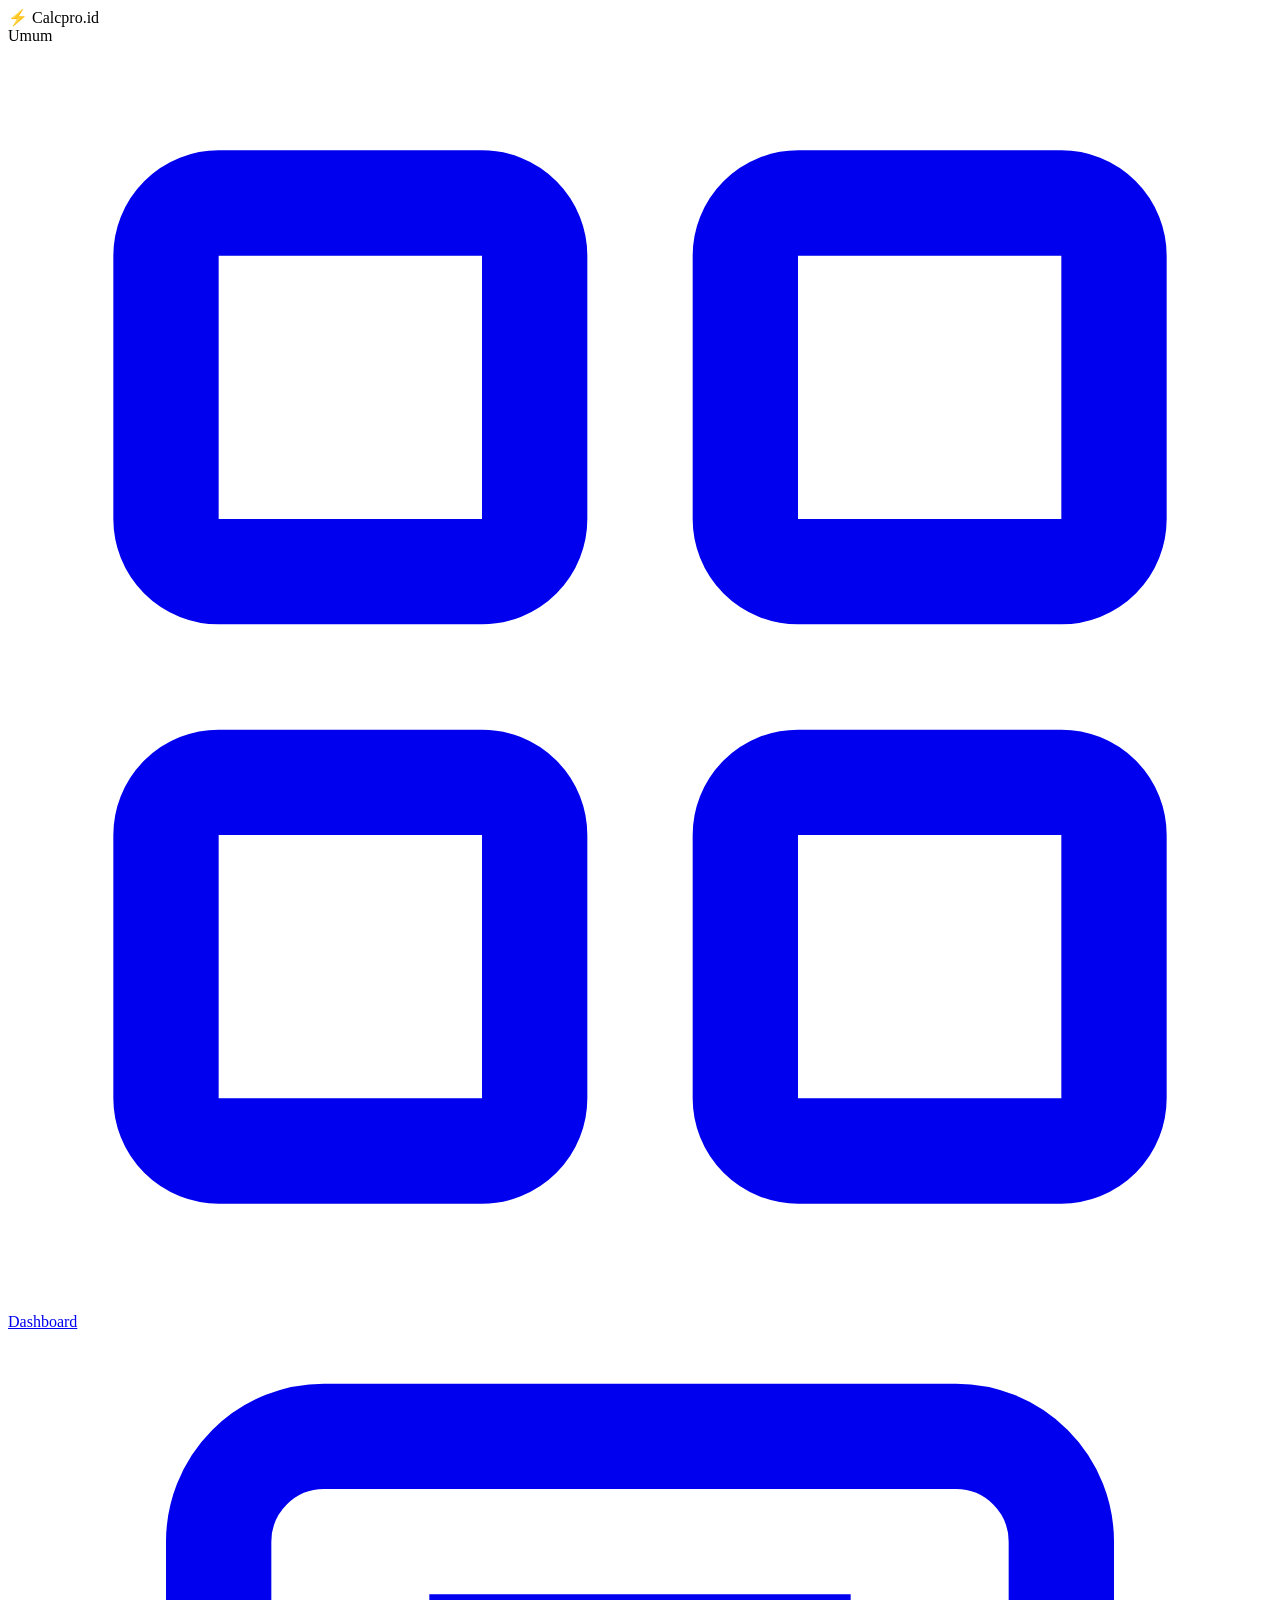
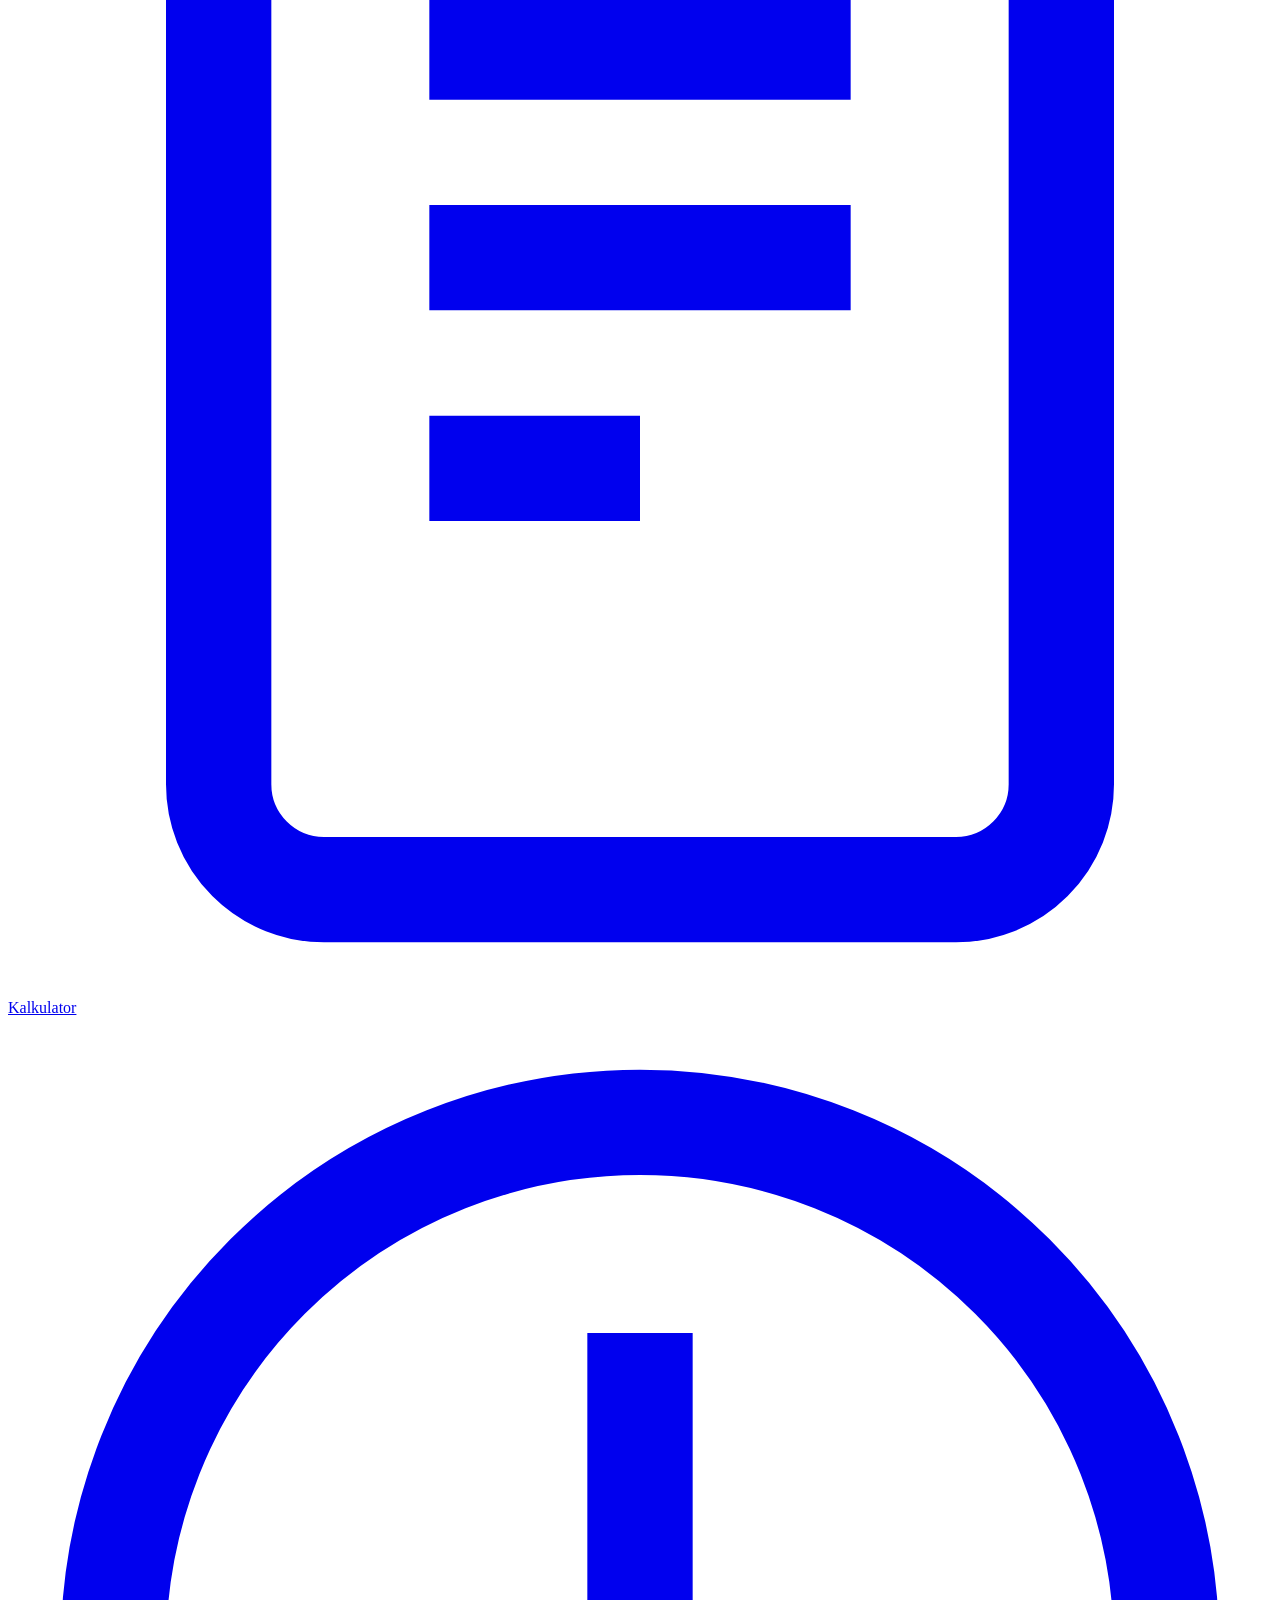
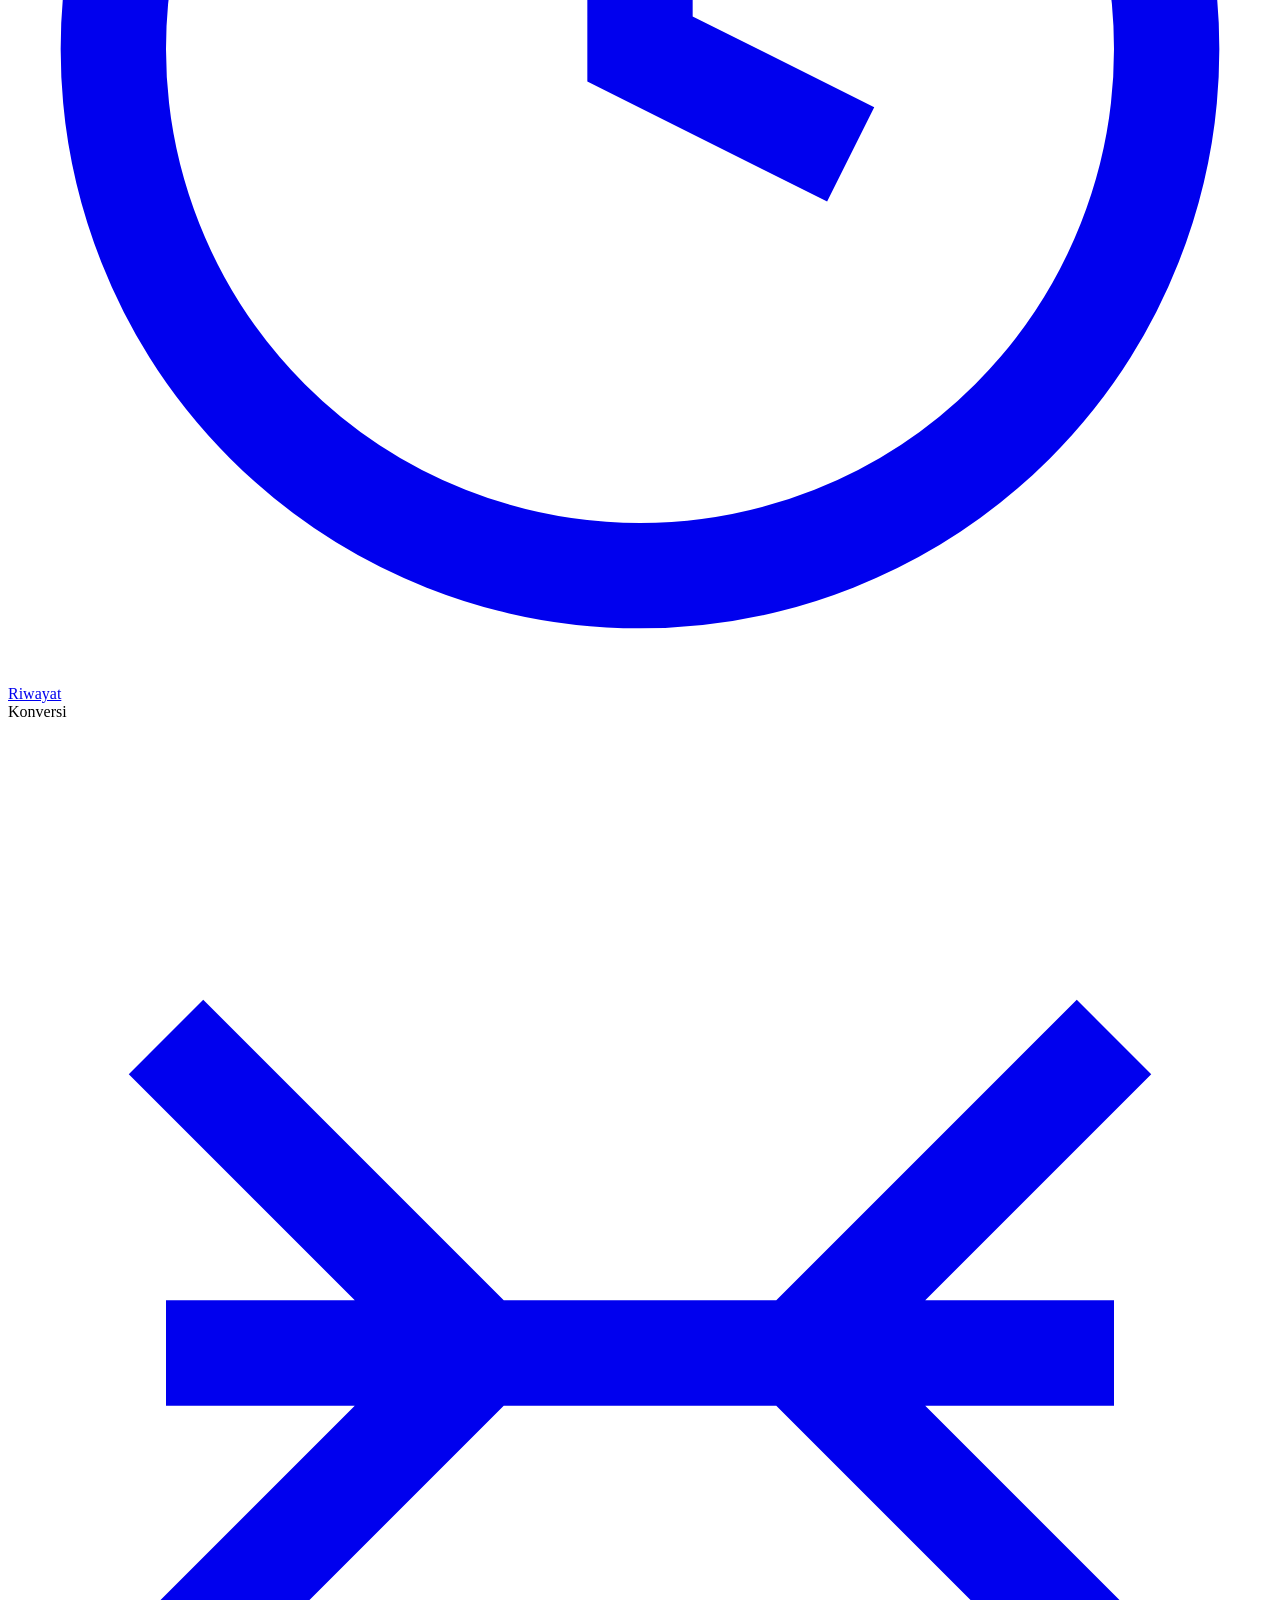
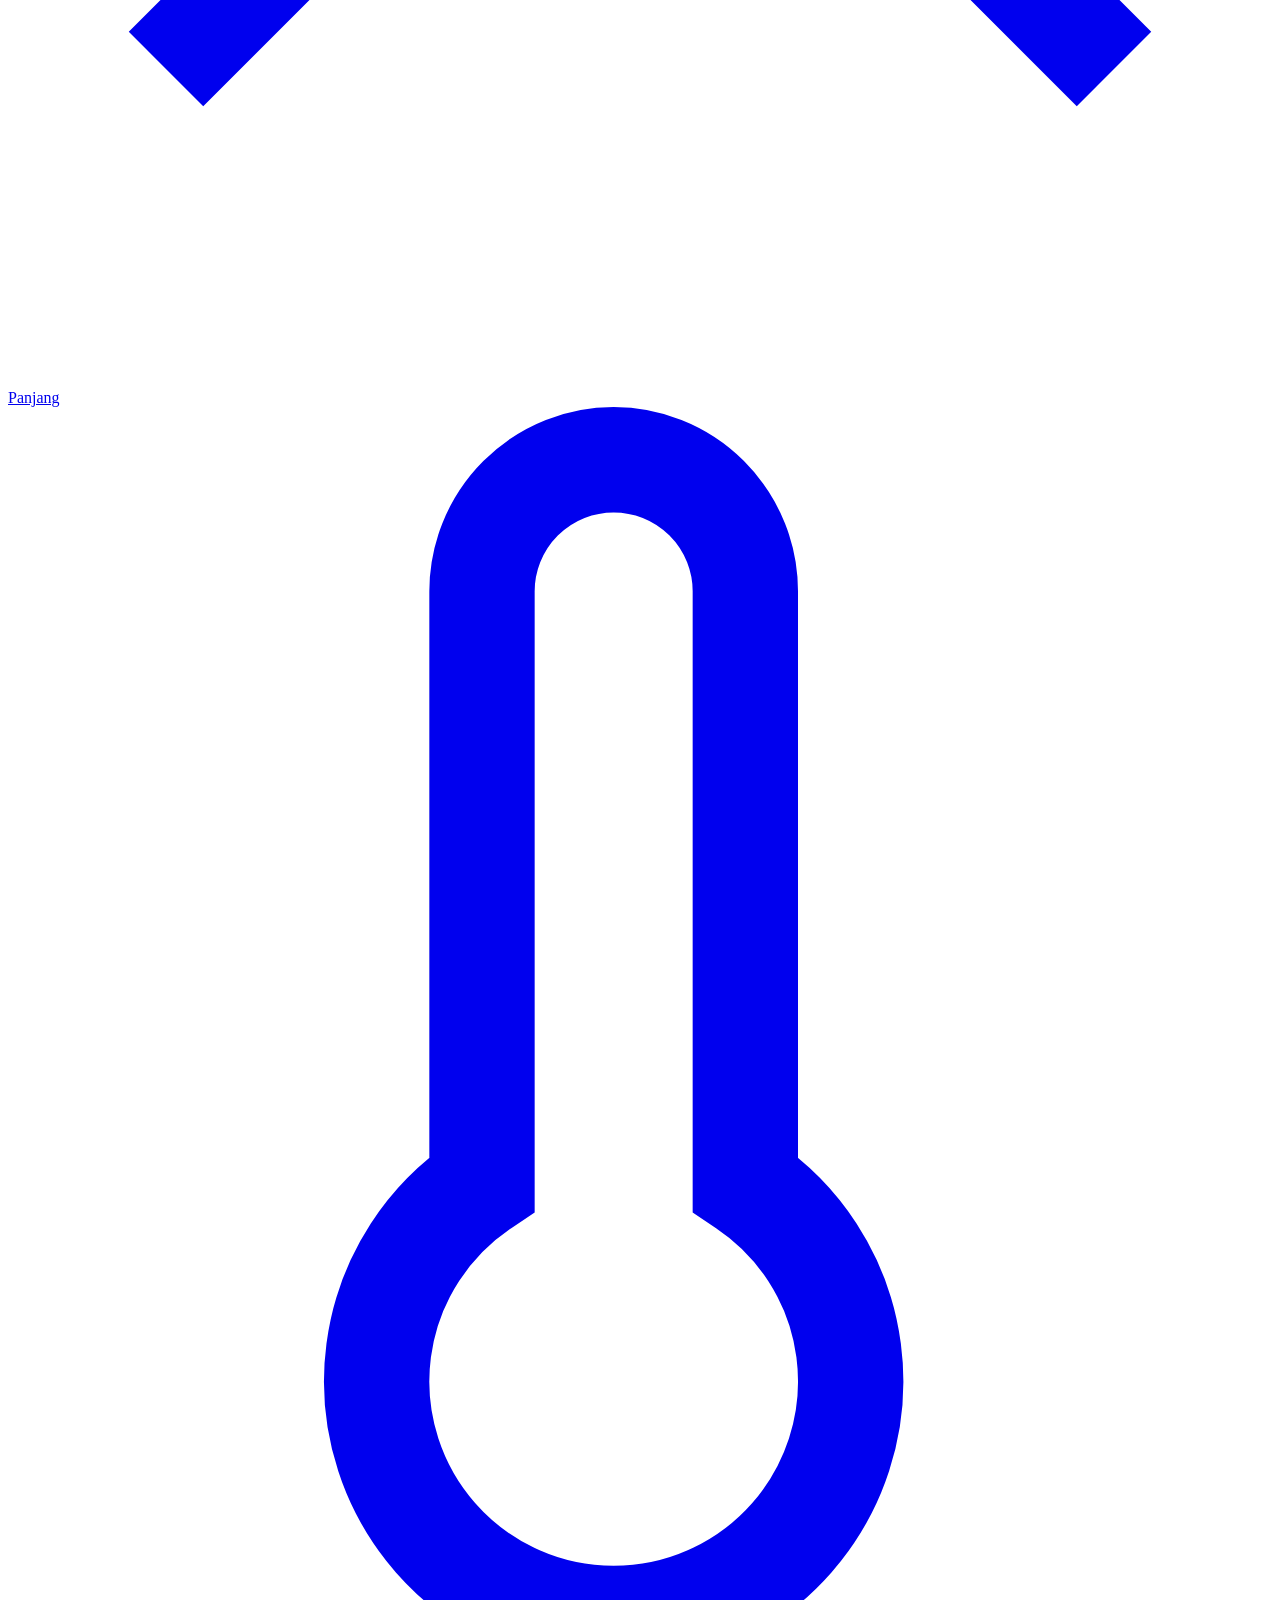
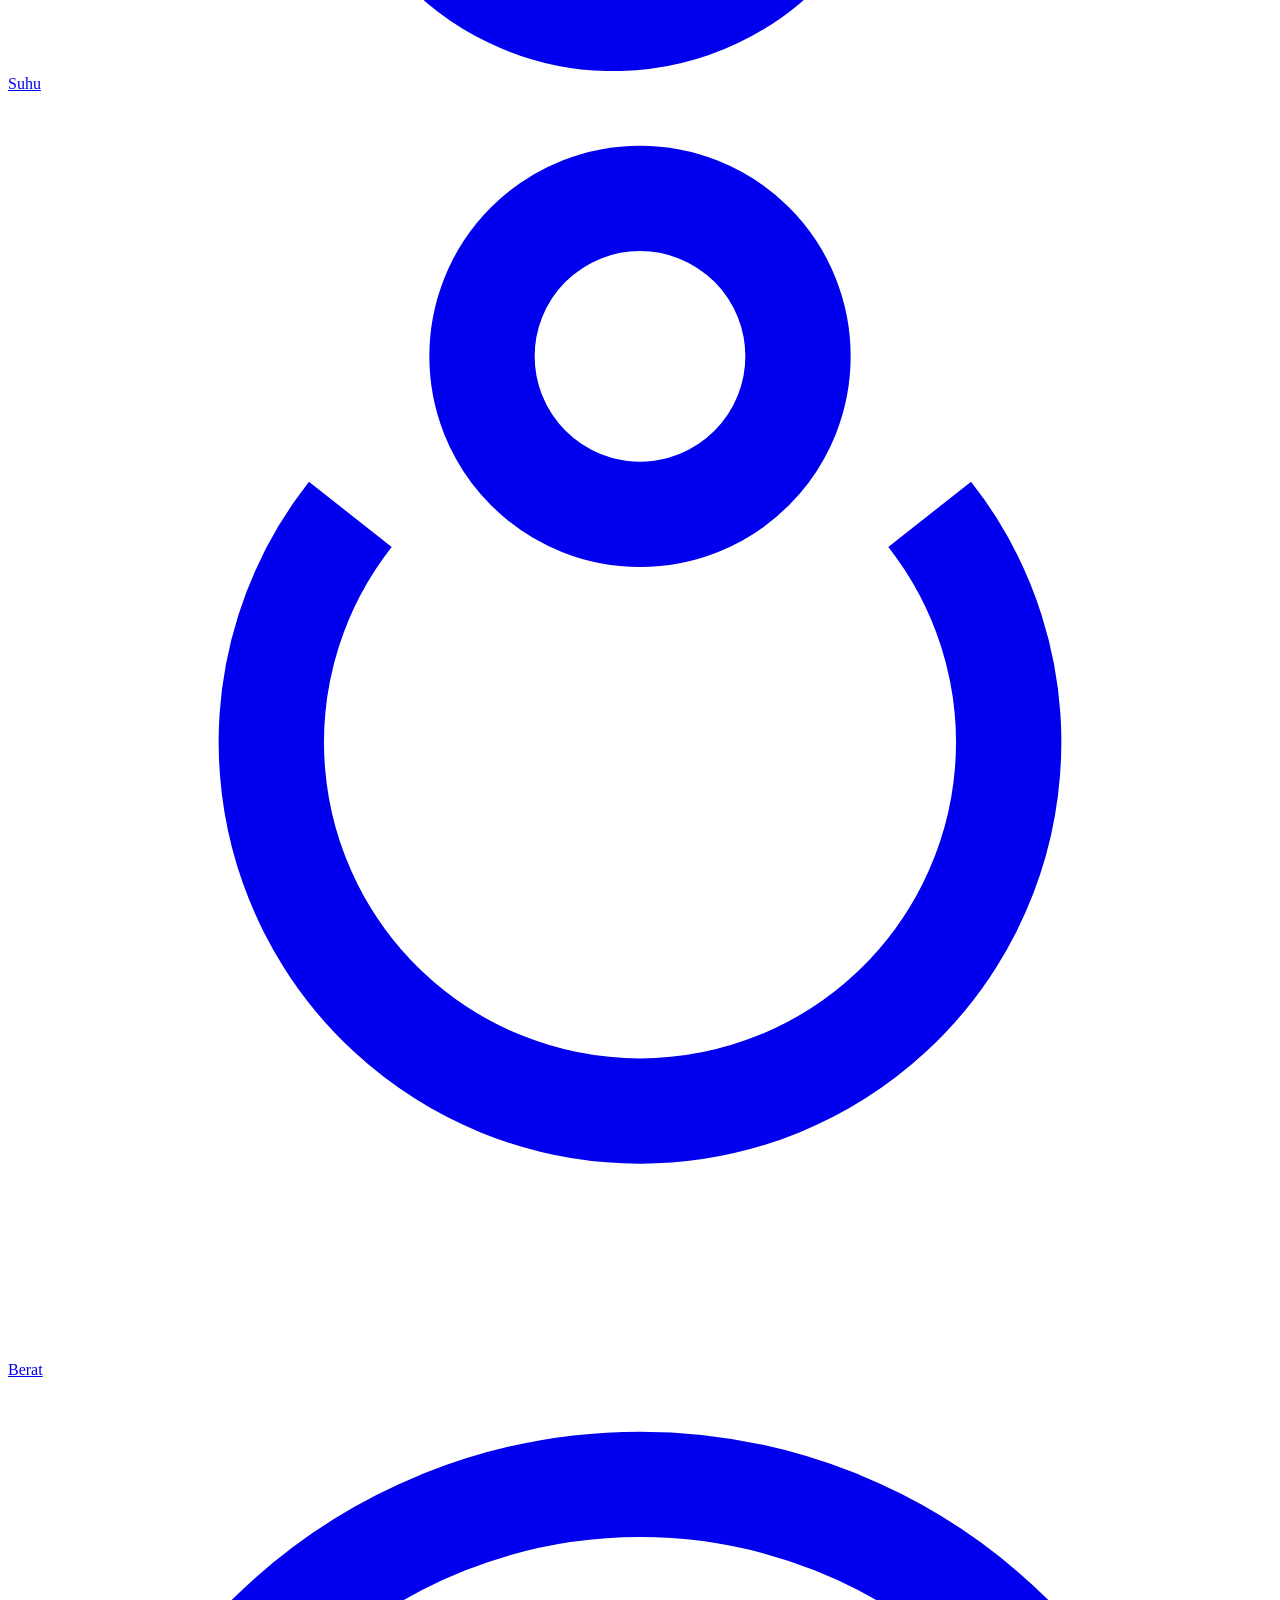
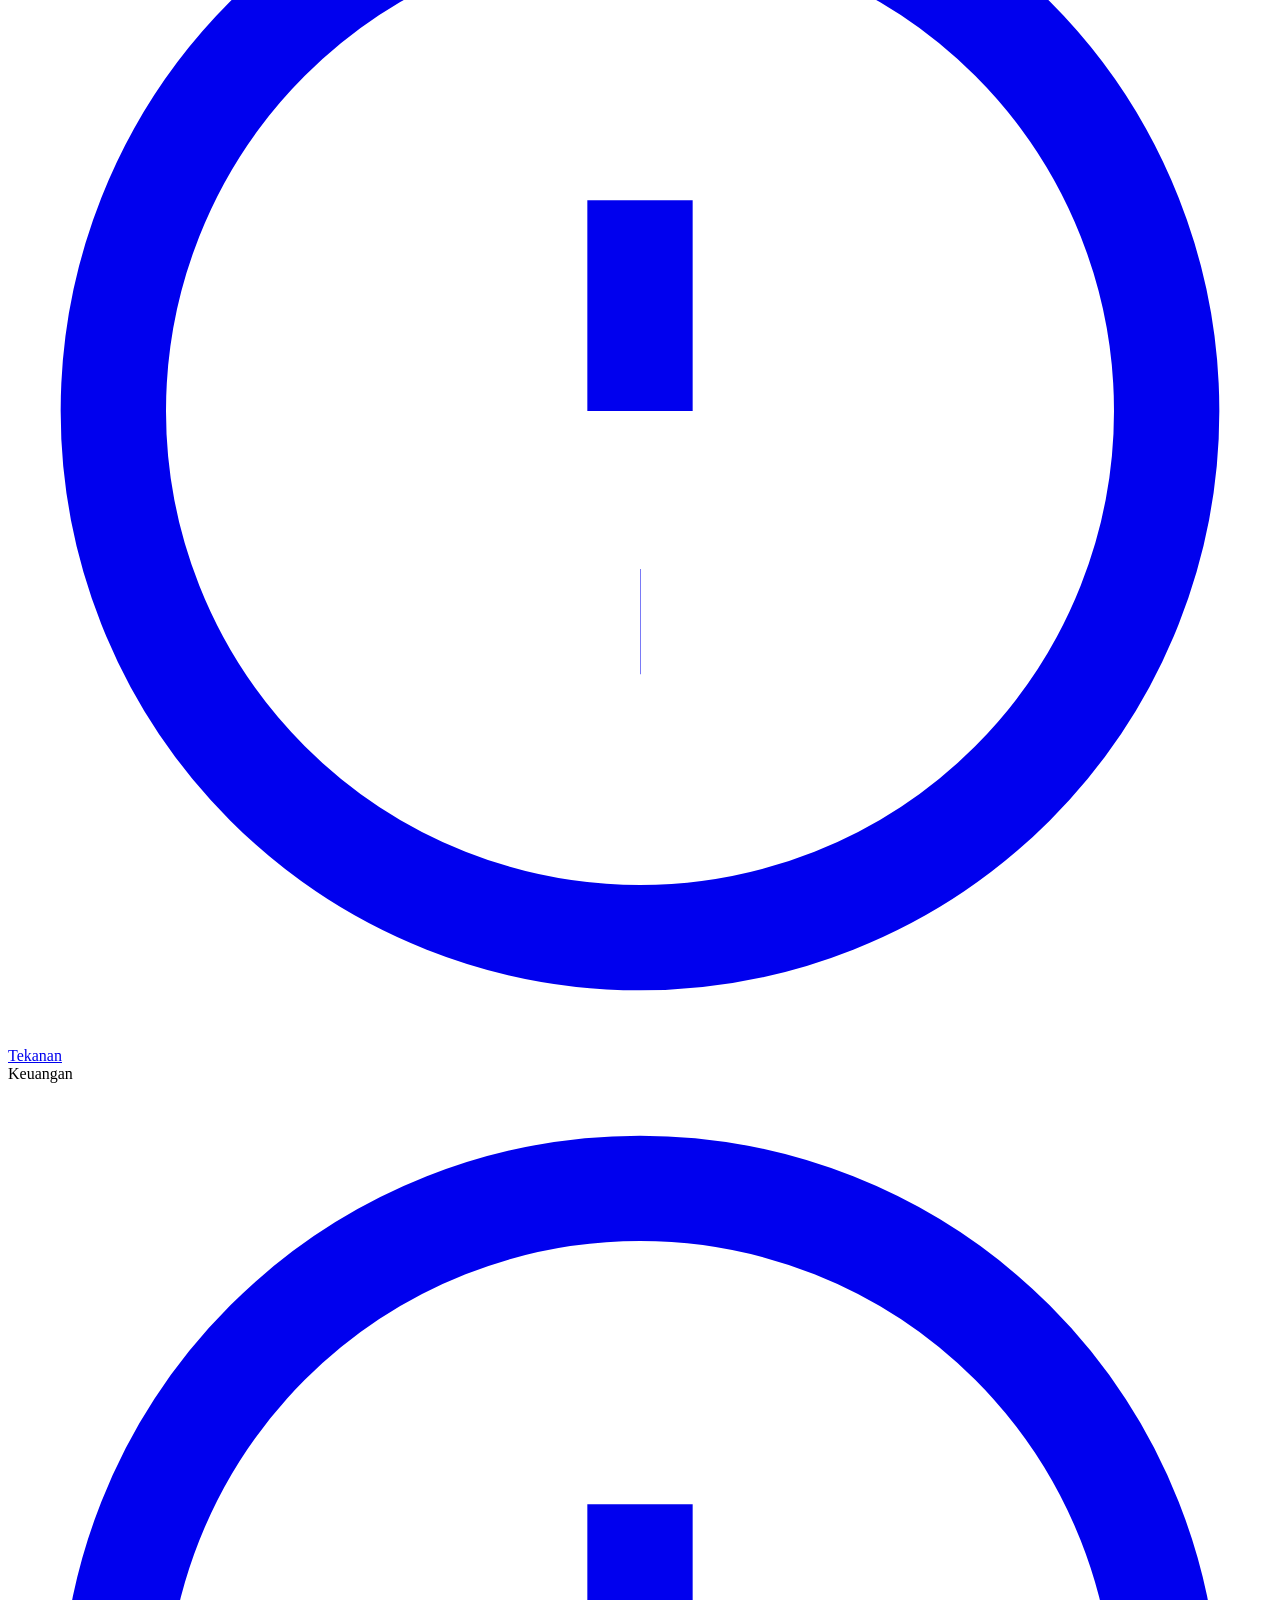
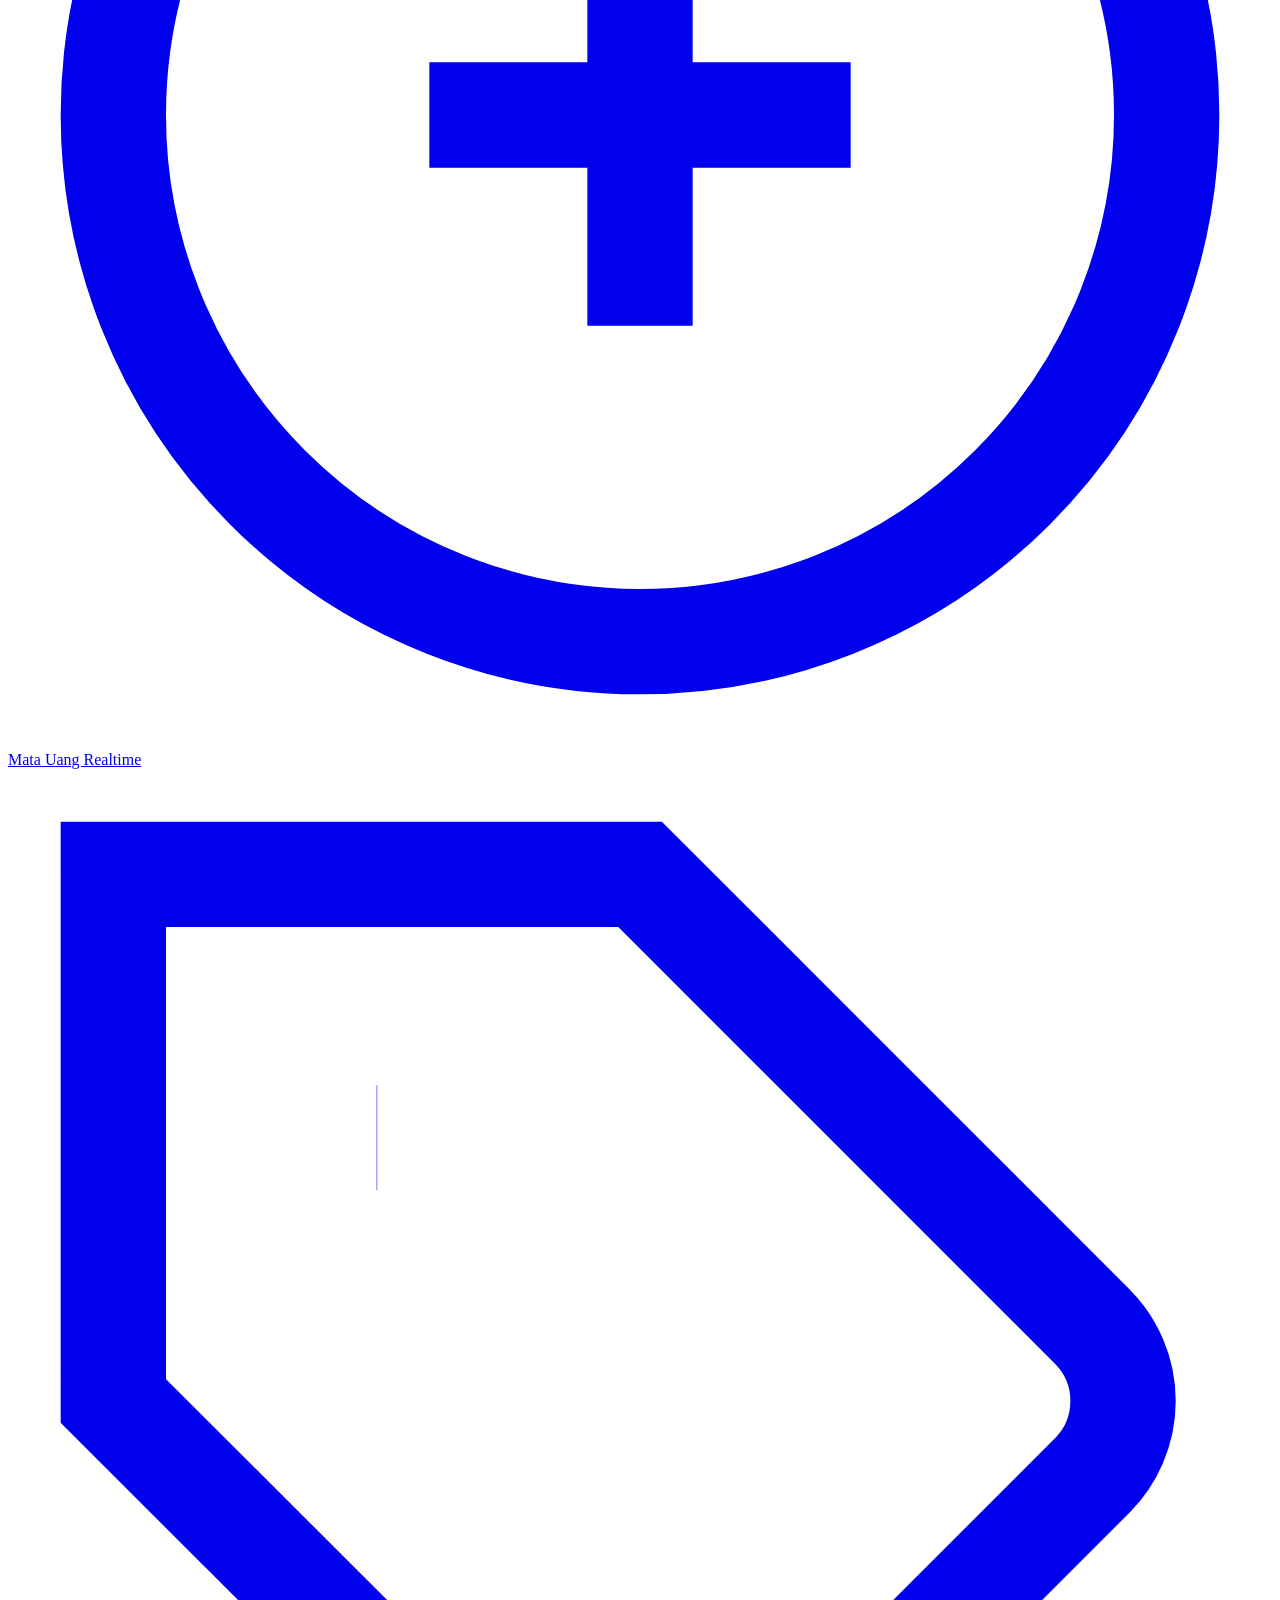
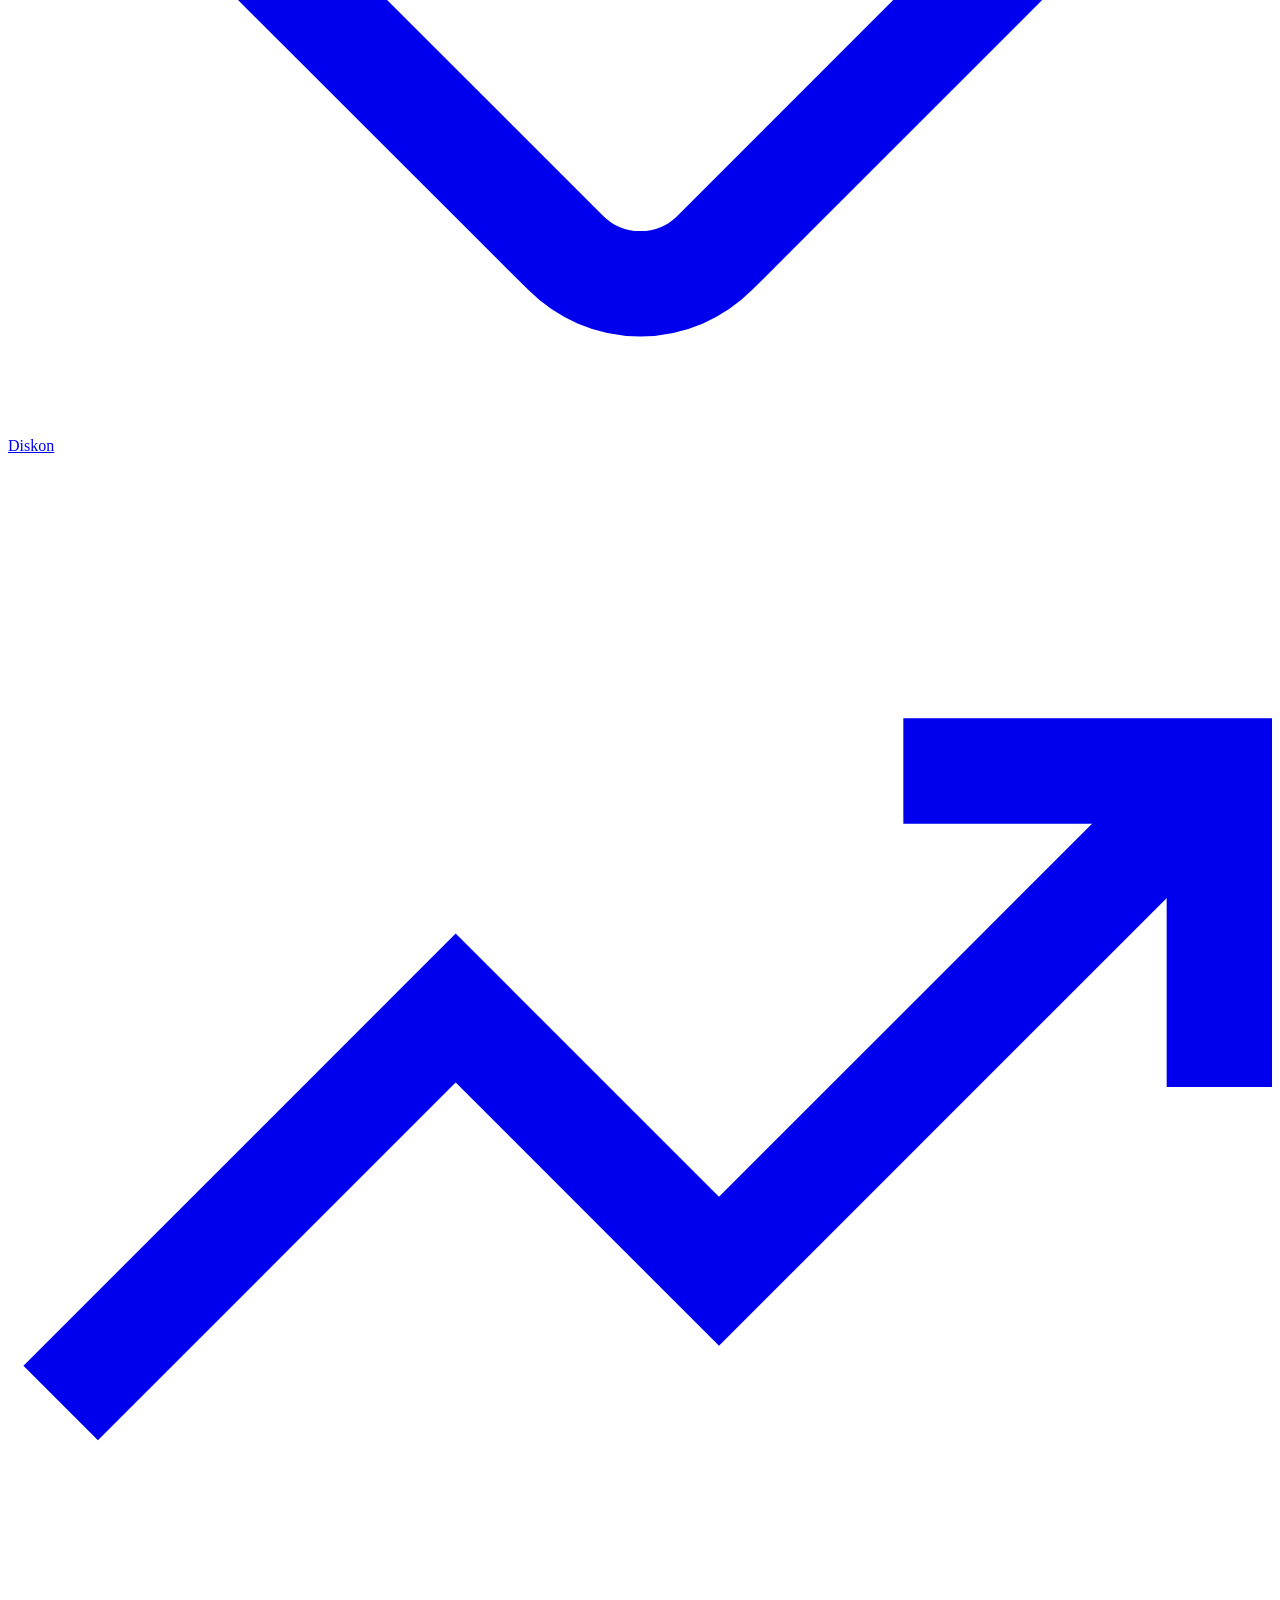
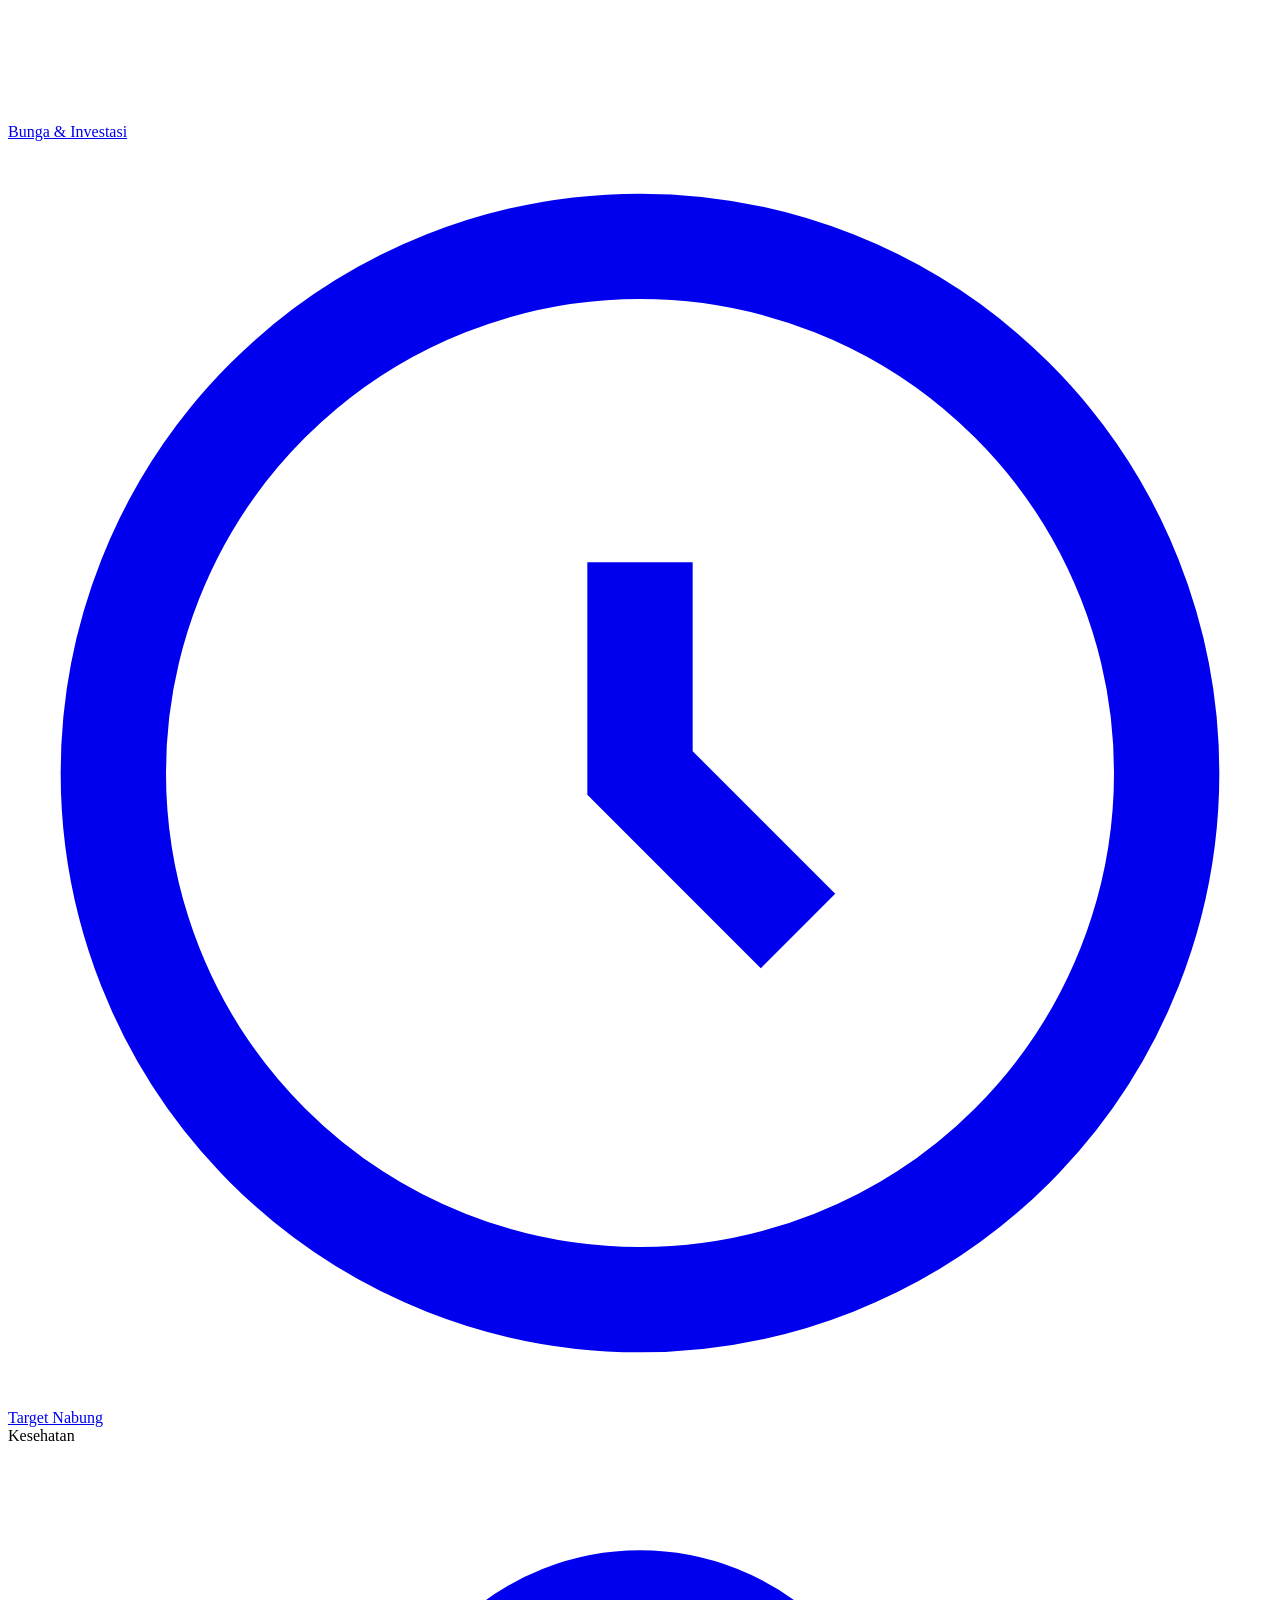
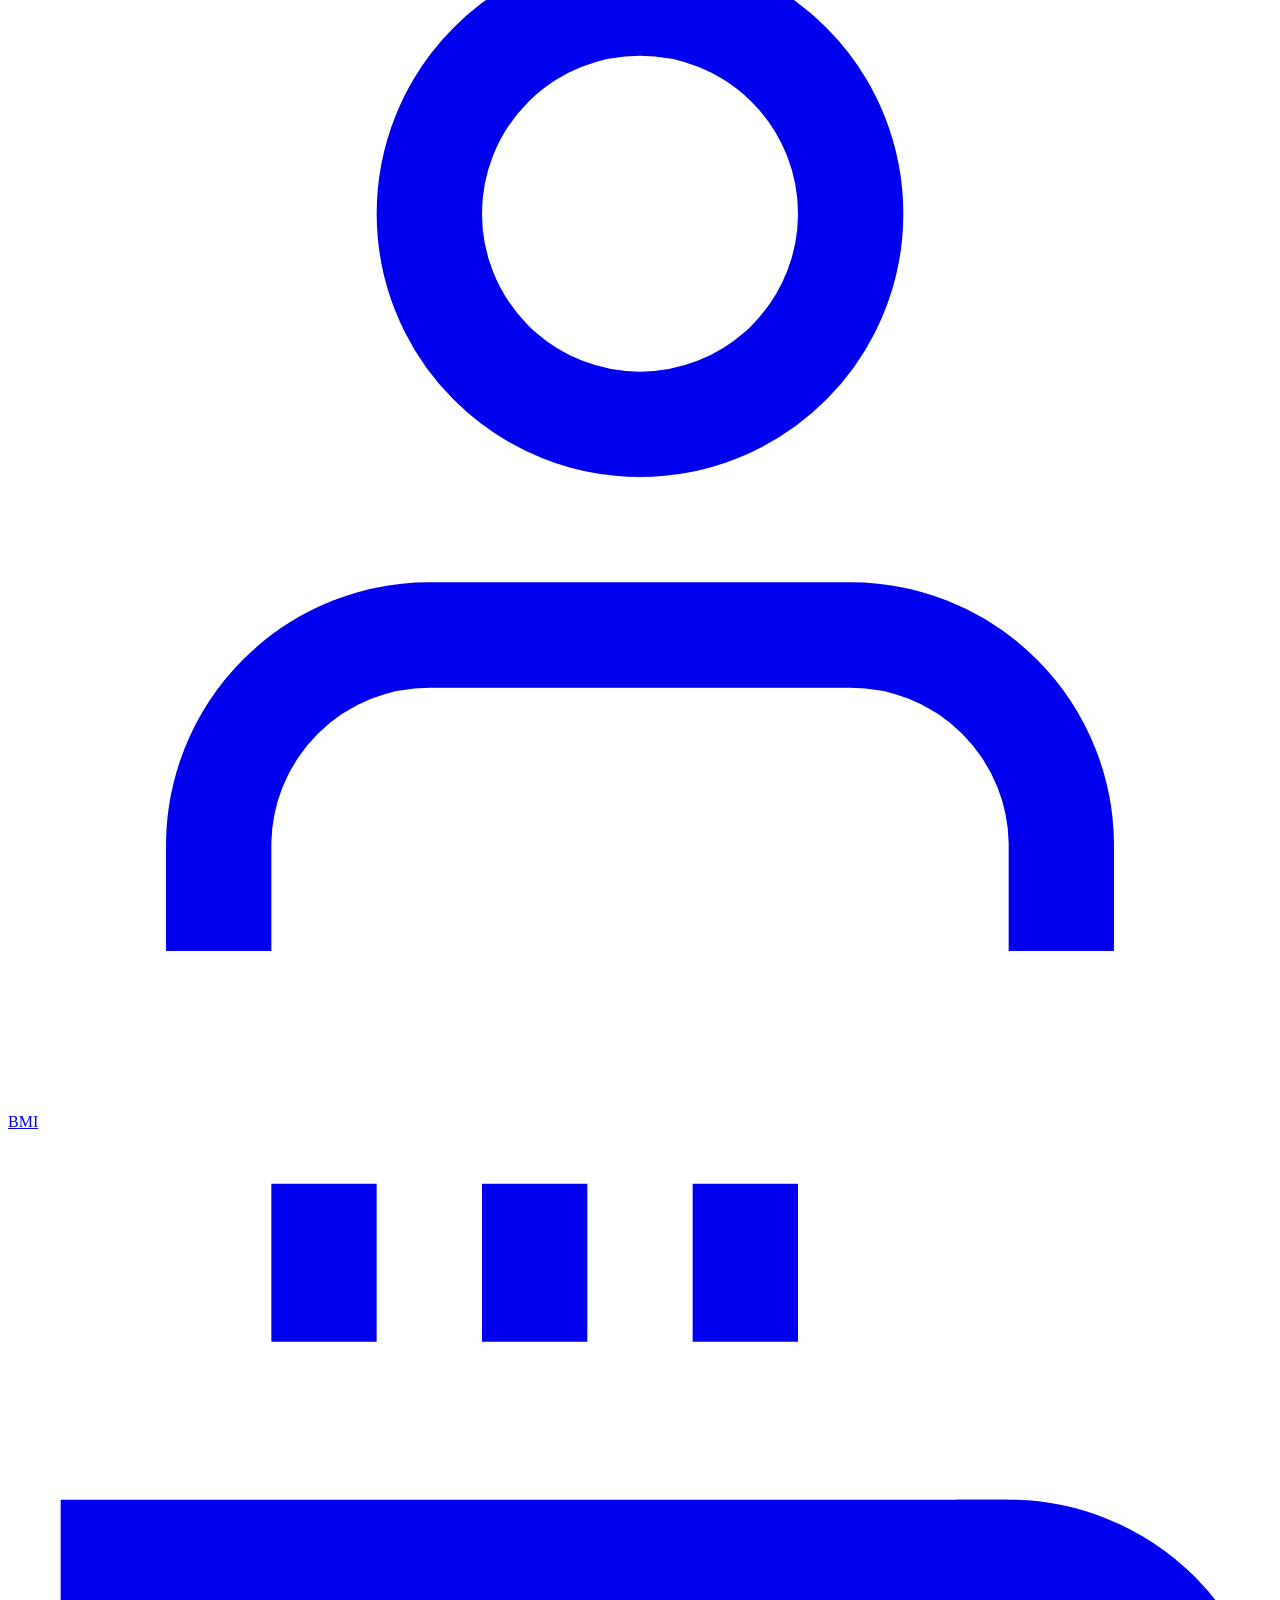
==== index.html @ 2857141f "Add files via upload" ====
<!DOCTYPE html>
<html lang="id">
<head>
  <meta charset="UTF-8"/>
  <meta name="viewport" content="width=device-width, initial-scale=1.0"/>
  <title>Calcpro.id — Kalkulator Online & Konverter Satuan Indonesia</title>
  <meta name="description" content="Calcpro.id adalah kalkulator online dan aplikasi konverter satuan Indonesia untuk kalkulator digital, konversi mata uang, panjang, suhu, berat, tekanan, BMI, dan perhitungan keuangan."/>
  <meta name="keywords" content="calcpro.id, kalkulator online, konverter satuan, konversi mata uang, kalkulator BMI, kalkulator diskon, konversi suhu, konversi panjang, kalkulator investasi, kesehatan, keuangan"/>
  <meta name="robots" content="index, follow"/>
  <meta property="og:title" content="Calcpro.id — Kalkulator Online & Konverter Satuan Indonesia"/>
  <meta property="og:description" content="Calcpro.id adalah kalkulator online dan aplikasi konverter satuan Indonesia untuk kalkulator digital, konversi mata uang, panjang, suhu, berat, tekanan, BMI, dan perhitungan keuangan."/>
  <meta property="og:type" content="website"/>
  <meta property="og:locale" content="id_ID"/>
  <meta name="twitter:card" content="summary_large_image"/>
  <link rel="preconnect" href="https://fonts.googleapis.com"/>
  <link rel="preconnect" href="https://fonts.gstatic.com" crossorigin/>
  <link href="https://fonts.googleapis.com/css2?family=Inter:wght@300;400;500;600;700&family=JetBrains+Mono:wght@400;500&display=swap" rel="stylesheet"/>
  <link rel="stylesheet" href="/static/css/style.css"/>
</head>
<body>

<div id="toast-container"></div>
<div class="overlay" id="overlay"></div>

<!-- ═══ SIDEBAR ═══ -->
<aside class="sidebar" id="sidebar">
  <div class="sidebar-header">
    <div class="logo">
      <span class="logo-icon">⚡</span>
      <span class="logo-text">Calcpro.id</span>
    </div>
  </div>
  <nav class="sidebar-nav">

    <div class="nav-group">
      <span class="nav-label">Umum</span>
      <a class="nav-item active" data-page="dashboard" href="#">
        <svg viewBox="0 0 24 24" fill="none" stroke="currentColor" stroke-width="2"><rect x="3" y="3" width="7" height="7" rx="1"/><rect x="14" y="3" width="7" height="7" rx="1"/><rect x="3" y="14" width="7" height="7" rx="1"/><rect x="14" y="14" width="7" height="7" rx="1"/></svg>
        <span>Dashboard</span>
      </a>
      <a class="nav-item" data-page="kalkulator" href="#">
        <svg viewBox="0 0 24 24" fill="none" stroke="currentColor" stroke-width="2"><rect x="4" y="2" width="16" height="20" rx="2"/><line x1="8" y1="6" x2="16" y2="6"/><line x1="8" y1="10" x2="16" y2="10"/><line x1="8" y1="14" x2="12" y2="14"/></svg>
        <span>Kalkulator</span>
      </a>
      <a class="nav-item" data-page="riwayat" href="#">
        <svg viewBox="0 0 24 24" fill="none" stroke="currentColor" stroke-width="2"><circle cx="12" cy="12" r="10"/><polyline points="12 6 12 12 16 14"/></svg>
        <span>Riwayat</span>
      </a>
    </div>

    <div class="nav-group">
      <span class="nav-label">Konversi</span>
      <a class="nav-item" data-page="panjang" href="#">
        <svg viewBox="0 0 24 24" fill="none" stroke="currentColor" stroke-width="2"><path d="M3 12h18M3 6l6 6-6 6M21 6l-6 6 6 6"/></svg>
        <span>Panjang</span>
      </a>
      <a class="nav-item" data-page="suhu" href="#">
        <svg viewBox="0 0 24 24" fill="none" stroke="currentColor" stroke-width="2"><path d="M14 14.76V3.5a2.5 2.5 0 0 0-5 0v11.26a4.5 4.5 0 1 0 5 0z"/></svg>
        <span>Suhu</span>
      </a>
      <a class="nav-item" data-page="berat" href="#">
        <svg viewBox="0 0 24 24" fill="none" stroke="currentColor" stroke-width="2"><circle cx="12" cy="5" r="3"/><path d="M6.5 8a7 7 0 1 0 11 0"/></svg>
        <span>Berat</span>
      </a>
      <a class="nav-item" data-page="tekanan" href="#">
        <svg viewBox="0 0 24 24" fill="none" stroke="currentColor" stroke-width="2"><circle cx="12" cy="12" r="10"/><line x1="12" y1="8" x2="12" y2="12"/><line x1="12" y1="16" x2="12.01" y2="16"/></svg>
        <span>Tekanan</span>
      </a>
    </div>

    <div class="nav-group">
      <span class="nav-label">Keuangan</span>
      <a class="nav-item" data-page="matauang" href="#">
        <svg viewBox="0 0 24 24" fill="none" stroke="currentColor" stroke-width="2"><circle cx="12" cy="12" r="10"/><line x1="12" y1="8" x2="12" y2="16"/><line x1="8" y1="12" x2="16" y2="12"/></svg>
        <span>Mata Uang Realtime</span>
      </a>
      <a class="nav-item" data-page="diskon" href="#">
        <svg viewBox="0 0 24 24" fill="none" stroke="currentColor" stroke-width="2"><path d="M20.59 13.41l-7.17 7.17a2 2 0 0 1-2.83 0L2 12V2h10l8.59 8.59a2 2 0 0 1 0 2.82z"/><line x1="7" y1="7" x2="7.01" y2="7"/></svg>
        <span>Diskon</span>
      </a>
      <a class="nav-item" data-page="bunga" href="#">
        <svg viewBox="0 0 24 24" fill="none" stroke="currentColor" stroke-width="2"><polyline points="23 6 13.5 15.5 8.5 10.5 1 18"/><polyline points="17 6 23 6 23 12"/></svg>
        <span>Bunga & Investasi</span>
      </a>
      <a class="nav-item" data-page="nabung" href="#">
        <svg viewBox="0 0 24 24" fill="none" stroke="currentColor" stroke-width="2"><path d="M12 2a10 10 0 1 0 0 20 10 10 0 0 0 0-20zm0 6v4l3 3"/></svg>
        <span>Target Nabung</span>
      </a>
    </div>

    <div class="nav-group">
      <span class="nav-label">Kesehatan</span>
      <a class="nav-item" data-page="bmi" href="#">
        <svg viewBox="0 0 24 24" fill="none" stroke="currentColor" stroke-width="2"><path d="M20 21v-2a4 4 0 0 0-4-4H8a4 4 0 0 0-4 4v2"/><circle cx="12" cy="7" r="4"/></svg>
        <span>BMI</span>
      </a>
      <a class="nav-item" data-page="kalori" href="#">
        <svg viewBox="0 0 24 24" fill="none" stroke="currentColor" stroke-width="2"><path d="M18 8h1a4 4 0 0 1 0 8h-1"/><path d="M2 8h16v9a4 4 0 0 1-4 4H6a4 4 0 0 1-4-4V8z"/><line x1="6" y1="1" x2="6" y2="4"/><line x1="10" y1="1" x2="10" y2="4"/><line x1="14" y1="1" x2="14" y2="4"/></svg>
        <span>Kebutuhan Kalori</span>
      </a>
    </div>

  </nav>
  <div class="sidebar-footer">v2.0.0 · CalcPro</div>
</aside>

<!-- ═══ MAIN ═══ -->
<main class="main" id="mainContent">
  <header class="topbar">
    <button class="mobile-menu-btn" id="mobileMenuBtn">
      <span></span><span></span><span></span>
    </button>
    <h1 class="page-title" id="pageTitle">Dashboard</h1>
    <div class="topbar-right">
      <span class="badge" id="statusBadge">Online</span>
    </div>
  </header>

  <!-- ═══ DASHBOARD ═══ -->
  <section class="page active" id="page-dashboard">
    <div class="dashboard-hero">
      <div class="hero-text">
        <p class="hero-eyebrow">Selamat Datang di Calcpro.id</p>
        <h2 class="hero-heading">Hitung Lebih Cepat,<br><em>Konversi Lebih Pintar</em></h2>
        <p class="hero-sub">Calcpro.id menyediakan kalkulator, konversi, keuangan & kesehatan dalam satu platform.</p>
      </div>
      <div class="hero-graphic" aria-hidden="true">
        <div class="orbit-ring ring-1"></div>
        <div class="orbit-ring ring-2"></div>
        <div class="orbit-ring ring-3"></div>
        <span class="orbit-center">∑</span>
      </div>
    </div>
    <div class="dash-categories">
      <div class="dash-cat" data-page="kalkulator"><span class="dc-icon">🧮</span><span>Kalkulator</span></div>
      <div class="dash-cat" data-page="panjang"><span class="dc-icon">📏</span><span>Panjang</span></div>
      <div class="dash-cat" data-page="suhu"><span class="dc-icon">🌡</span><span>Suhu</span></div>
      <div class="dash-cat" data-page="berat"><span class="dc-icon">⚖</span><span>Berat</span></div>
      <div class="dash-cat" data-page="tekanan"><span class="dc-icon">💨</span><span>Tekanan</span></div>
      <div class="dash-cat" data-page="matauang"><span class="dc-icon">💱</span><span>Mata Uang</span></div>
      <div class="dash-cat" data-page="diskon"><span class="dc-icon">🏷</span><span>Diskon</span></div>
      <div class="dash-cat" data-page="bunga"><span class="dc-icon">📈</span><span>Bunga</span></div>
      <div class="dash-cat" data-page="nabung"><span class="dc-icon">🎯</span><span>Nabung</span></div>
      <div class="dash-cat" data-page="bmi"><span class="dc-icon">🏃</span><span>BMI</span></div>
      <div class="dash-cat" data-page="kalori"><span class="dc-icon">🔥</span><span>Kalori</span></div>
      <div class="dash-cat" data-page="riwayat"><span class="dc-icon">📋</span><span>Riwayat</span></div>
    </div>
  </section>

  <!-- ═══ KALKULATOR ═══ -->
  <section class="page" id="page-kalkulator">
    <div class="content-header"><h2>Kalkulator</h2><p>Operasi aritmatika dasar</p></div>
    <div class="card glass">
      <div class="input-row">
        <div class="field"><label>Angka Pertama</label><input id="calc-a" type="number" placeholder="0"/></div>
        <div class="field"><label>Angka Kedua</label><input id="calc-b" type="number" placeholder="0"/></div>
      </div>
      <div class="op-grid">
        <button class="op-btn" data-op="tambah"><span class="op-sym">＋</span><span>Tambah</span></button>
        <button class="op-btn" data-op="kurang"><span class="op-sym">－</span><span>Kurang</span></button>
        <button class="op-btn" data-op="kali"><span class="op-sym">×</span><span>Kali</span></button>
        <button class="op-btn" data-op="bagi"><span class="op-sym">÷</span><span>Bagi</span></button>
      </div>
      <div class="result-box hidden" id="calc-result">
        <span class="result-label">Hasil</span>
        <span class="result-value" id="calc-value">—</span>
        <span class="result-expr" id="calc-expr"></span>
      </div>
    </div>
  </section>

  <!-- ═══ PANJANG ═══ -->
  <section class="page" id="page-panjang">
    <div class="content-header"><h2>Konversi Panjang</h2><p>Satuan panjang & jarak</p></div>
    <div class="card glass">
      <div class="field mb"><label>Nilai</label><input id="panjang-nilai" type="number" placeholder="Masukkan angka"/></div>
      <div class="input-row">
        <div class="field"><label>Dari</label>
          <select id="panjang-dari">
            <option value="km">Kilometer (km)</option><option value="hm">Hektometer (hm)</option>
            <option value="dam">Dekameter (dam)</option><option value="m" selected>Meter (m)</option>
            <option value="dm">Desimeter (dm)</option><option value="cm">Sentimeter (cm)</option>
            <option value="mm">Milimeter (mm)</option>
          </select>
        </div>
        <button class="swap-btn" id="swap-panjang">⇄</button>
        <div class="field"><label>Ke</label>
          <select id="panjang-ke">
            <option value="km">Kilometer (km)</option><option value="hm">Hektometer (hm)</option>
            <option value="dam">Dekameter (dam)</option><option value="m">Meter (m)</option>
            <option value="dm">Desimeter (dm)</option><option value="cm" selected>Sentimeter (cm)</option>
            <option value="mm">Milimeter (mm)</option>
          </select>
        </div>
      </div>
      <button class="btn-primary" id="btn-panjang"><span class="btn-text">Konversi</span><span class="btn-loader hidden"></span></button>
      <div class="result-box hidden" id="panjang-result">
        <span class="result-label">Hasil</span>
        <span class="result-value" id="panjang-value">—</span>
        <span class="result-expr" id="panjang-expr"></span>
      </div>
    </div>
  </section>

  <!-- ═══ SUHU ═══ -->
  <section class="page" id="page-suhu">
    <div class="content-header"><h2>Konversi Suhu</h2><p>Konversi ke semua satuan sekaligus</p></div>
    <div class="card glass">
      <div class="input-row">
        <div class="field"><label>Suhu</label><input id="suhu-nilai" type="number" placeholder="Masukkan suhu"/></div>
        <div class="field"><label>Satuan Asal</label>
          <select id="suhu-dari">
            <option value="celcius">Celcius (°C)</option><option value="reamur">Reamur (°R)</option>
            <option value="fahrenheit">Fahrenheit (°F)</option><option value="kelvin">Kelvin (K)</option>
          </select>
        </div>
      </div>
      <button class="btn-primary" id="btn-suhu"><span class="btn-text">Konversi Semua</span><span class="btn-loader hidden"></span></button>
      <div class="result-box hidden" id="suhu-result">
        <span class="result-label">Hasil Konversi</span>
        <div class="chip-grid" id="suhu-grid"></div>
      </div>
    </div>
  </section>

  <!-- ═══ BERAT ═══ -->
  <section class="page" id="page-berat">
    <div class="content-header"><h2>Konversi Berat</h2><p>Massa & berat</p></div>
    <div class="card glass">
      <div class="field mb"><label>Nilai</label><input id="berat-nilai" type="number" placeholder="Masukkan berat"/></div>
      <div class="input-row">
        <div class="field"><label>Dari</label>
          <select id="berat-asal">
            <option value="kg" selected>Kilogram (kg)</option><option value="g">Gram (g)</option>
            <option value="ons">Ons</option><option value="lb">Pound (lb)</option>
          </select>
        </div>
        <button class="swap-btn" id="swap-berat">⇄</button>
        <div class="field"><label>Ke</label>
          <select id="berat-tujuan">
            <option value="kg">Kilogram (kg)</option><option value="g" selected>Gram (g)</option>
            <option value="ons">Ons</option><option value="lb">Pound (lb)</option>
          </select>
        </div>
      </div>
      <button class="btn-primary" id="btn-berat"><span class="btn-text">Konversi</span><span class="btn-loader hidden"></span></button>
      <div class="result-box hidden" id="berat-result">
        <span class="result-label">Hasil</span>
        <span class="result-value" id="berat-value">—</span>
        <span class="result-expr" id="berat-expr"></span>
      </div>
    </div>
  </section>

  <!-- ═══ TEKANAN ═══ -->
  <section class="page" id="page-tekanan">
    <div class="content-header"><h2>Konversi Tekanan</h2><p>Sumber: NIST / Satuan SI</p></div>
    <div class="card glass">
      <div class="field mb"><label>Nilai</label><input id="tekanan-nilai" type="number" placeholder="Masukkan tekanan"/></div>
      <div class="input-row">
        <div class="field"><label>Dari</label>
          <select id="tekanan-dari">
            <option value="pa">Pascal (Pa)</option><option value="kpa">Kilopascal (kPa)</option>
            <option value="mpa">Megapascal (MPa)</option><option value="bar" selected>Bar</option>
            <option value="atm">Atmosfer (atm)</option><option value="psi">PSI</option>
            <option value="mmhg">mmHg</option><option value="torr">Torr</option>
          </select>
        </div>
        <button class="swap-btn" id="swap-tekanan">⇄</button>
        <div class="field"><label>Ke</label>
          <select id="tekanan-ke">
            <option value="pa">Pascal (Pa)</option><option value="kpa">Kilopascal (kPa)</option>
            <option value="mpa">Megapascal (MPa)</option><option value="bar">Bar</option>
            <option value="atm" selected>Atmosfer (atm)</option><option value="psi">PSI</option>
            <option value="mmhg">mmHg</option><option value="torr">Torr</option>
          </select>
        </div>
      </div>
      <button class="btn-primary" id="btn-tekanan"><span class="btn-text">Konversi</span><span class="btn-loader hidden"></span></button>
      <div class="result-box hidden" id="tekanan-result">
        <span class="result-label">Hasil</span>
        <span class="result-value" id="tekanan-value">—</span>
        <span class="result-expr" id="tekanan-expr"></span>
      </div>
    </div>
  </section>

  <!-- ═══ MATA UANG ═══ -->
  <section class="page" id="page-matauang">
    <div class="content-header"><h2>Konversi Mata Uang</h2><p>Kurs realtime · Sumber: Frankfurter API (European Central Bank)</p></div>
    <div class="card glass">
      <div class="field mb"><label>Jumlah</label><input id="mu-jumlah" type="number" placeholder="Masukkan jumlah" value="1"/></div>
      <div class="input-row">
        <div class="field"><label>Dari</label>
          <select id="mu-dari">
            <option value="USD">USD — Dolar Amerika</option><option value="IDR" selected>IDR — Rupiah</option>
            <option value="EUR">EUR — Euro</option><option value="GBP">GBP — Pound Sterling</option>
            <option value="JPY">JPY — Yen Jepang</option><option value="SGD">SGD — Dolar Singapura</option>
            <option value="MYR">MYR — Ringgit Malaysia</option><option value="AUD">AUD — Dolar Australia</option>
            <option value="CNY">CNY — Yuan China</option><option value="SAR">SAR — Riyal Saudi</option>
            <option value="KRW">KRW — Won Korea</option><option value="THB">THB — Baht Thailand</option>
          </select>
        </div>
        <button class="swap-btn" id="swap-mu">⇄</button>
        <div class="field"><label>Ke</label>
          <select id="mu-ke">
            <option value="USD" selected>USD — Dolar Amerika</option><option value="IDR">IDR — Rupiah</option>
            <option value="EUR">EUR — Euro</option><option value="GBP">GBP — Pound Sterling</option>
            <option value="JPY">JPY — Yen Jepang</option><option value="SGD">SGD — Dolar Singapura</option>
            <option value="MYR">MYR — Ringgit Malaysia</option><option value="AUD">AUD — Dolar Australia</option>
            <option value="CNY">CNY — Yuan China</option><option value="SAR">SAR — Riyal Saudi</option>
            <option value="KRW">KRW — Won Korea</option><option value="THB">THB — Baht Thailand</option>
          </select>
        </div>
      </div>
      <button class="btn-primary" id="btn-mu"><span class="btn-text">Cek Kurs Sekarang</span><span class="btn-loader hidden"></span></button>
      <div class="result-box hidden" id="mu-result">
        <span class="result-label">Hasil</span>
        <span class="result-value" id="mu-value">—</span>
        <span class="result-expr" id="mu-expr"></span>
        <span class="result-source" id="mu-date"></span>
      </div>
    </div>
  </section>

  <!-- ═══ DISKON ═══ -->
  <section class="page" id="page-diskon">
    <div class="content-header"><h2>Kalkulator Diskon</h2><p>Hitung hemat belanjamu</p></div>
    <div class="card glass">
      <div class="input-row">
        <div class="field"><label>Harga Asli (Rp)</label><input id="disc-harga" type="number" placeholder="Contoh: 500000"/></div>
        <div class="field"><label>Diskon (%)</label><input id="disc-persen" type="number" placeholder="Contoh: 30" min="0" max="100"/></div>
      </div>
      <button class="btn-primary" id="btn-diskon"><span class="btn-text">Hitung Diskon</span><span class="btn-loader hidden"></span></button>
      <div class="result-box hidden" id="diskon-result">
        <span class="result-label">Harga Setelah Diskon</span>
        <span class="result-value" id="disc-value">—</span>
        <div class="chip-grid" id="disc-chips"></div>
      </div>
    </div>
  </section>

  <!-- ═══ BUNGA ═══ -->
  <section class="page" id="page-bunga">
    <div class="content-header"><h2>Bunga & Investasi</h2><p>Bunga Majemuk · Rumus Mifflin-St Jeor</p></div>
    <div class="card glass">
      <div class="input-row">
        <div class="field"><label>Modal Awal (Rp)</label><input id="bunga-pokok" type="number" placeholder="Contoh: 10000000"/></div>
        <div class="field"><label>Bunga / Tahun (%)</label><input id="bunga-persen" type="number" placeholder="Contoh: 6" step="0.1"/></div>
      </div>
      <div class="input-row">
        <div class="field"><label>Lama Investasi (Tahun)</label><input id="bunga-tahun" type="number" placeholder="Contoh: 5"/></div>
        <div class="field"><label>Frekuensi Bunga</label>
          <select id="bunga-frekuensi">
            <option value="1">Tahunan</option><option value="4">Kuartalan</option>
            <option value="12" selected>Bulanan</option><option value="365">Harian</option>
          </select>
        </div>
      </div>
      <button class="btn-primary" id="btn-bunga"><span class="btn-text">Hitung Investasi</span><span class="btn-loader hidden"></span></button>
      <div class="result-box hidden" id="bunga-result">
        <span class="result-label">Total Nilai Akhir</span>
        <span class="result-value" id="bunga-value">—</span>
        <div class="chip-grid" id="bunga-chips"></div>
      </div>
    </div>
  </section>

  <!-- ═══ NABUNG ═══ -->
  <section class="page" id="page-nabung">
    <div class="content-header"><h2>Target Nabung</h2><p>Rencanakan tabunganmu</p></div>
    <div class="card glass">
      <div class="input-row">
        <div class="field"><label>Target (Rp)</label><input id="nabung-target" type="number" placeholder="Contoh: 5000000"/></div>
        <div class="field"><label>Dalam (Bulan)</label><input id="nabung-bulan" type="number" placeholder="Contoh: 12" min="1"/></div>
      </div>
      <button class="btn-primary" id="btn-nabung"><span class="btn-text">Hitung Target</span><span class="btn-loader hidden"></span></button>
      <div class="result-box hidden" id="nabung-result">
        <span class="result-label">Nabung Per Bulan</span>
        <span class="result-value" id="nabung-value">—</span>
        <div class="chip-grid" id="nabung-chips"></div>
      </div>
    </div>
  </section>

  <!-- ═══ BMI ═══ -->
  <section class="page" id="page-bmi">
    <div class="content-header"><h2>Kalkulator BMI</h2><p>Body Mass Index · Sumber: WHO Classification</p></div>
    <div class="card glass">
      <div class="input-row">
        <div class="field"><label>Berat Badan (kg)</label><input id="bmi-berat" type="number" placeholder="Contoh: 65"/></div>
        <div class="field"><label>Tinggi Badan (cm)</label><input id="bmi-tinggi" type="number" placeholder="Contoh: 170"/></div>
      </div>
      <button class="btn-primary" id="btn-bmi"><span class="btn-text">Hitung BMI</span><span class="btn-loader hidden"></span></button>
      <div class="result-box hidden" id="bmi-result">
        <span class="result-label">Nilai BMI</span>
        <span class="result-value" id="bmi-value">—</span>
        <div class="chip-grid" id="bmi-chips"></div>
      </div>
    </div>
  </section>

  <!-- ═══ KALORI ═══ -->
  <section class="page" id="page-kalori">
    <div class="content-header"><h2>Kebutuhan Kalori</h2><p>Rumus Mifflin-St Jeor (1990)</p></div>
    <div class="card glass">
      <div class="input-row">
        <div class="field"><label>Berat (kg)</label><input id="kal-berat" type="number" placeholder="65"/></div>
        <div class="field"><label>Tinggi (cm)</label><input id="kal-tinggi" type="number" placeholder="170"/></div>
        <div class="field"><label>Usia (tahun)</label><input id="kal-usia" type="number" placeholder="25"/></div>
      </div>
      <div class="input-row">
        <div class="field"><label>Jenis Kelamin</label>
          <select id="kal-gender">
            <option value="pria">Pria</option><option value="wanita">Wanita</option>
          </select>
        </div>
        <div class="field"><label>Level Aktivitas</label>
          <select id="kal-aktivitas">
            <option value="santai">Santai (kerja kantoran)</option>
            <option value="ringan">Ringan (olahraga 1–3x/minggu)</option>
            <option value="sedang" selected>Sedang (olahraga 3–5x/minggu)</option>
            <option value="berat">Berat (olahraga 6–7x/minggu)</option>
            <option value="sangat_berat">Sangat Berat (atlet)</option>
          </select>
        </div>
      </div>
      <button class="btn-primary" id="btn-kalori"><span class="btn-text">Hitung Kalori</span><span class="btn-loader hidden"></span></button>
      <div class="result-box hidden" id="kalori-result">
        <span class="result-label">Kalori Harian (TDEE)</span>
        <span class="result-value" id="kalori-value">—</span>
        <div class="chip-grid" id="kalori-chips"></div>
      </div>
    </div>
  </section>

  <!-- ═══ RIWAYAT ═══ -->
  <section class="page" id="page-riwayat">
    <div class="content-header">
      <h2>Riwayat</h2><p>Semua perhitungan sesi ini</p>
      <button class="btn-ghost" id="btn-clear-history">Hapus Semua</button>
    </div>
    <div id="riwayat-list" class="riwayat-list">
      <div class="empty-state"><span class="empty-icon">📋</span><p>Belum ada riwayat.<br>Mulai hitung sesuatu!</p></div>
    </div>
  </section>

</main>

<script src="/static/js/script.js"></script>
</body>
</html>
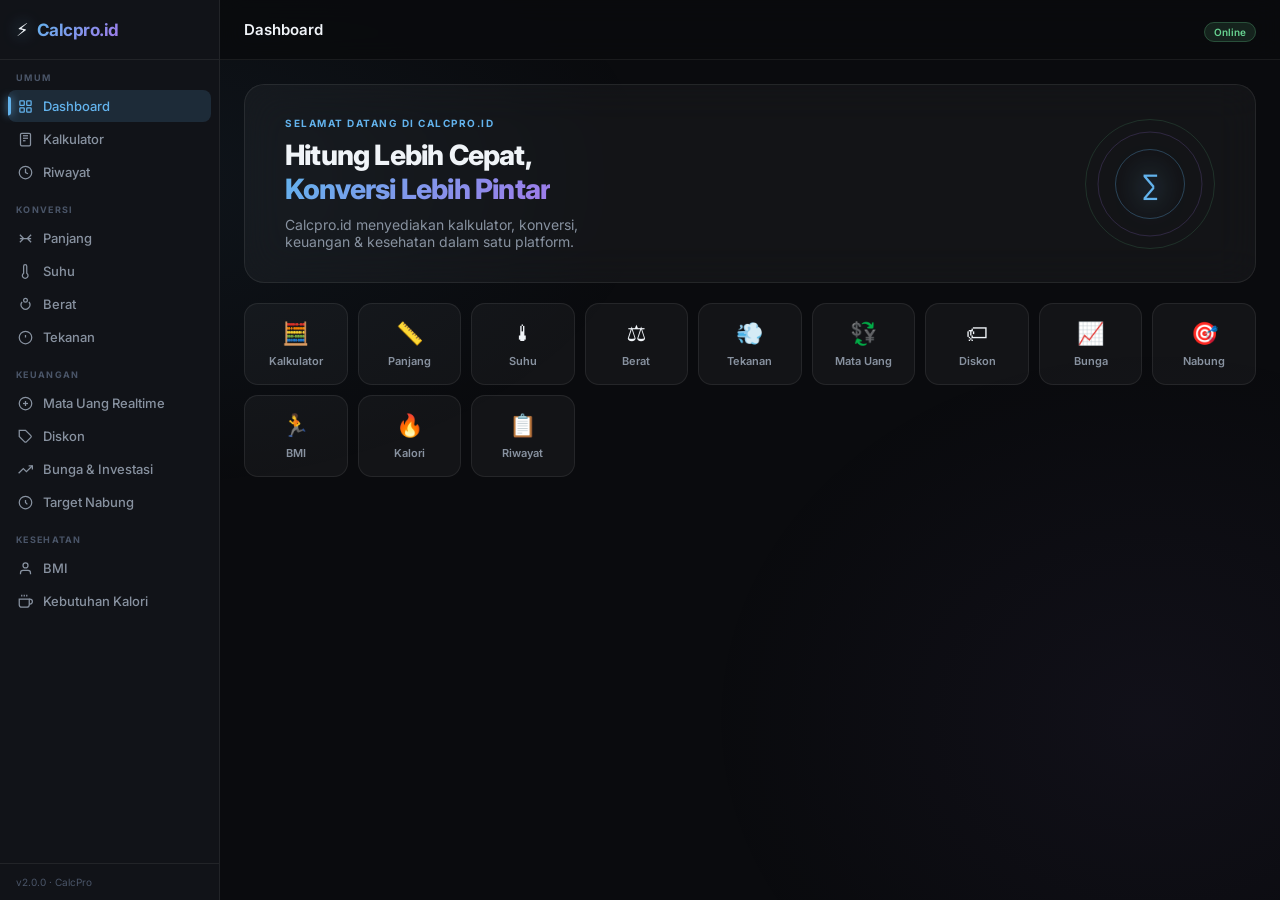
==== commit 79fe0629: "Update index.html" ====
--- a/index.html
+++ b/index.html
@@ -15,7 +15,7 @@
   <link rel="preconnect" href="https://fonts.googleapis.com"/>
   <link rel="preconnect" href="https://fonts.gstatic.com" crossorigin/>
   <link href="https://fonts.googleapis.com/css2?family=Inter:wght@300;400;500;600;700&family=JetBrains+Mono:wght@400;500&display=swap" rel="stylesheet"/>
-  <link rel="stylesheet" href="/static/css/style.css"/>
+  <link rel="stylesheet" href="style.css">
 </head>
 <body>
 
--- a/style.css
+++ b/style.css
@@ -0,0 +1,197 @@
+/* ═══════════════════════════════════════════
+   CalcPro v2 — Premium Dark UI
+   ═══════════════════════════════════════════ */
+:root {
+  --bg-base:     #0a0b0e;
+  --bg-surface:  #111318;
+  --bg-elevated: #181c24;
+  --border:      rgba(255,255,255,0.07);
+  --border-glow: rgba(99,179,237,0.35);
+  --accent:      #63b3ed;
+  --accent-dim:  rgba(99,179,237,0.15);
+  --accent-2:    #9f7aea;
+  --accent-3:    #68d391;
+  --accent-warn: #f6ad55;
+  --accent-err:  #fc8181;
+  --text-primary:   #f0f4f8;
+  --text-secondary: #8892a0;
+  --text-muted:     #4a5568;
+  --radius-sm: 8px; --radius-md: 14px; --radius-lg: 20px;
+  --sidebar-w: 220px; --topbar-h: 60px;
+  --glass-bg:     rgba(255,255,255,0.04);
+  --glass-border: rgba(255,255,255,0.08);
+  --glass-blur:   20px;
+  --ease-out: cubic-bezier(0.16,1,0.3,1);
+  --ease-spring: cubic-bezier(0.34,1.56,0.64,1);
+  --transition: 200ms var(--ease-out);
+}
+*,*::before,*::after{box-sizing:border-box;margin:0;padding:0}
+html{scroll-behavior:smooth}
+body{font-family:'Inter',system-ui,sans-serif;background:var(--bg-base);color:var(--text-primary);min-height:100vh;display:flex;overflow-x:hidden;-webkit-font-smoothing:antialiased}
+body::before{content:'';position:fixed;inset:0;background:radial-gradient(ellipse 60% 50% at 10% 20%,rgba(99,179,237,0.06) 0%,transparent 70%),radial-gradient(ellipse 50% 60% at 90% 80%,rgba(159,122,234,0.05) 0%,transparent 70%);pointer-events:none;z-index:0}
+
+/* SIDEBAR */
+.sidebar{position:fixed;top:0;left:0;bottom:0;width:var(--sidebar-w);background:var(--bg-surface);border-right:1px solid var(--border);display:flex;flex-direction:column;z-index:100;transition:transform var(--transition);overflow-y:auto}
+.sidebar-header{height:var(--topbar-h);display:flex;align-items:center;padding:0 16px;border-bottom:1px solid var(--border);flex-shrink:0}
+.logo{display:flex;align-items:center;gap:8px}
+.logo-icon{font-size:18px;filter:drop-shadow(0 0 8px var(--accent))}
+.logo-text{font-size:17px;font-weight:700;letter-spacing:-0.5px;background:linear-gradient(135deg,var(--accent),var(--accent-2));-webkit-background-clip:text;-webkit-text-fill-color:transparent;background-clip:text}
+.sidebar-nav{flex:1;padding:12px 8px;display:flex;flex-direction:column;gap:16px}
+.nav-group{display:flex;flex-direction:column;gap:1px}
+.nav-label{font-size:9px;font-weight:700;letter-spacing:1.3px;text-transform:uppercase;color:var(--text-muted);padding:0 8px 6px}
+.nav-item{display:flex;align-items:center;gap:10px;padding:8px 10px;border-radius:var(--radius-sm);color:var(--text-secondary);text-decoration:none;font-size:13px;font-weight:500;transition:var(--transition);cursor:pointer;position:relative}
+.nav-item svg{width:15px;height:15px;flex-shrink:0}
+.nav-item:hover{background:var(--accent-dim);color:var(--accent)}
+.nav-item.active{background:var(--accent-dim);color:var(--accent)}
+.nav-item.active::before{content:'';position:absolute;left:0;top:50%;transform:translateY(-50%);width:3px;height:60%;background:var(--accent);border-radius:0 3px 3px 0;box-shadow:0 0 8px var(--accent)}
+.sidebar-footer{padding:12px 16px;border-top:1px solid var(--border);font-size:10px;color:var(--text-muted);flex-shrink:0}
+
+/* MAIN */
+.main{margin-left:var(--sidebar-w);flex:1;min-height:100vh;display:flex;flex-direction:column;position:relative;z-index:1}
+.topbar{height:var(--topbar-h);display:flex;align-items:center;gap:14px;padding:0 24px;border-bottom:1px solid var(--border);background:rgba(10,11,14,0.85);backdrop-filter:blur(12px);position:sticky;top:0;z-index:50}
+.mobile-menu-btn{display:none;flex-direction:column;gap:5px;background:none;border:none;cursor:pointer;padding:4px}
+.mobile-menu-btn span{display:block;width:20px;height:2px;background:var(--text-secondary);border-radius:2px}
+.page-title{font-size:15px;font-weight:600;flex:1}
+.badge{font-size:10px;font-weight:600;padding:3px 9px;background:rgba(104,211,145,0.12);color:var(--accent-3);border:1px solid rgba(104,211,145,0.25);border-radius:20px}
+
+/* PAGES */
+.page{display:none;padding:24px;flex:1;opacity:0;transform:translateY(6px)}
+.page.active{display:block;animation:pageIn 280ms var(--ease-out) forwards}
+@keyframes pageIn{to{opacity:1;transform:translateY(0)}}
+
+.content-header{display:flex;align-items:baseline;gap:10px;margin-bottom:20px;flex-wrap:wrap}
+.content-header h2{font-size:22px;font-weight:700;letter-spacing:-0.5px}
+.content-header p{font-size:13px;color:var(--text-secondary)}
+.content-header .btn-ghost{margin-left:auto}
+
+/* DASHBOARD */
+.dashboard-hero{display:flex;align-items:center;justify-content:space-between;gap:20px;background:var(--glass-bg);border:1px solid var(--glass-border);border-radius:var(--radius-lg);padding:32px 40px;margin-bottom:20px;backdrop-filter:blur(var(--glass-blur));overflow:hidden}
+.hero-eyebrow{font-size:10px;font-weight:700;letter-spacing:1.5px;text-transform:uppercase;color:var(--accent);margin-bottom:10px}
+.hero-heading{font-size:28px;font-weight:800;letter-spacing:-0.8px;line-height:1.2;margin-bottom:10px}
+.hero-heading em{font-style:normal;background:linear-gradient(135deg,var(--accent),var(--accent-2));-webkit-background-clip:text;-webkit-text-fill-color:transparent;background-clip:text}
+.hero-sub{font-size:14px;color:var(--text-secondary);max-width:300px}
+.hero-graphic{position:relative;width:130px;height:130px;flex-shrink:0}
+.orbit-ring{position:absolute;border-radius:50%;top:50%;left:50%;transform:translate(-50%,-50%)}
+.ring-1{width:70px;height:70px;border:1px solid rgba(99,179,237,0.3);animation:spin 6s linear infinite}
+.ring-2{width:105px;height:105px;border:1px solid rgba(159,122,234,0.2);animation:spin 10s linear infinite reverse}
+.ring-3{width:130px;height:130px;border:1px solid rgba(104,211,145,0.15);animation:spin 16s linear infinite}
+.orbit-center{position:absolute;top:50%;left:50%;transform:translate(-50%,-50%);font-size:28px;color:var(--accent);filter:drop-shadow(0 0 14px var(--accent));font-family:'JetBrains Mono',monospace}
+@keyframes spin{to{transform:translate(-50%,-50%) rotate(360deg)}}
+
+.dash-categories{display:grid;grid-template-columns:repeat(auto-fill,minmax(100px,1fr));gap:10px}
+.dash-cat{display:flex;flex-direction:column;align-items:center;gap:8px;padding:16px 10px;background:var(--glass-bg);border:1px solid var(--glass-border);border-radius:var(--radius-md);cursor:pointer;transition:var(--transition);text-align:center}
+.dash-cat:hover{border-color:var(--border-glow);background:var(--accent-dim);transform:translateY(-2px)}
+.dc-icon{font-size:22px}
+.dash-cat span:last-child{font-size:11px;font-weight:600;color:var(--text-secondary)}
+.dash-cat:hover span:last-child{color:var(--accent)}
+
+/* CARD */
+.card{border-radius:var(--radius-lg);padding:24px;max-width:580px}
+.glass{background:var(--glass-bg);border:1px solid var(--glass-border);backdrop-filter:blur(var(--glass-blur))}
+
+/* FIELDS */
+.field{display:flex;flex-direction:column;gap:6px;flex:1}
+.field label{font-size:11px;font-weight:600;letter-spacing:0.3px;color:var(--text-secondary);text-transform:uppercase}
+.field input,.field select{background:rgba(255,255,255,0.05);border:1px solid var(--glass-border);border-radius:var(--radius-sm);color:var(--text-primary);font-family:'JetBrains Mono',monospace;font-size:15px;font-weight:500;height:46px;padding:0 14px;transition:var(--transition);outline:none;width:100%;appearance:none;-webkit-appearance:none}
+.field select{background-image:url("data:image/svg+xml,%3Csvg xmlns='http://www.w3.org/2000/svg' width='12' height='12' viewBox='0 0 24 24' fill='none' stroke='%238892a0' stroke-width='2'%3E%3Cpolyline points='6 9 12 15 18 9'/%3E%3C/svg%3E");background-repeat:no-repeat;background-position:right 12px center;padding-right:32px;cursor:pointer}
+.field select option{background:var(--bg-elevated);color:var(--text-primary)}
+.field input:focus,.field select:focus{border-color:var(--accent);background:rgba(99,179,237,0.07);box-shadow:0 0 0 3px rgba(99,179,237,0.12)}
+.field input::placeholder{color:var(--text-muted)}
+.input-row{display:flex;gap:12px;align-items:flex-end;margin-bottom:16px}
+.card>.field,.field.mb{margin-bottom:16px}
+
+/* SWAP */
+.swap-btn{height:46px;width:46px;flex-shrink:0;background:var(--accent-dim);border:1px solid var(--border-glow);border-radius:var(--radius-sm);color:var(--accent);font-size:18px;cursor:pointer;transition:var(--transition);display:flex;align-items:center;justify-content:center}
+.swap-btn:hover{background:var(--accent);color:#0a0b0e;transform:rotate(180deg)}
+
+/* OP GRID */
+.op-grid{display:grid;grid-template-columns:repeat(4,1fr);gap:10px;margin-bottom:20px}
+.op-btn{display:flex;flex-direction:column;align-items:center;justify-content:center;gap:3px;padding:14px 6px;background:rgba(255,255,255,0.04);border:1px solid var(--glass-border);border-radius:var(--radius-md);color:var(--text-secondary);font-family:'Inter',sans-serif;font-size:11px;font-weight:500;cursor:pointer;transition:var(--transition)}
+.op-btn .op-sym{font-family:'JetBrains Mono',monospace;font-size:20px;color:var(--text-primary);font-weight:500}
+.op-btn:hover{background:var(--accent-dim);border-color:var(--border-glow);color:var(--accent)}
+.op-btn:hover .op-sym{color:var(--accent)}
+.op-btn.active{background:var(--accent);border-color:var(--accent);color:#0a0b0e}
+.op-btn.active .op-sym{color:#0a0b0e}
+
+/* BTN */
+.btn-primary{width:100%;height:48px;background:linear-gradient(135deg,var(--accent),var(--accent-2));border:none;border-radius:var(--radius-sm);color:#fff;font-family:'Inter',sans-serif;font-size:14px;font-weight:600;cursor:pointer;transition:var(--transition);display:flex;align-items:center;justify-content:center;gap:8px;margin-bottom:20px;position:relative;overflow:hidden}
+.btn-primary:hover{transform:translateY(-1px);box-shadow:0 8px 24px rgba(99,179,237,0.3)}
+.btn-primary:active{transform:translateY(0)}
+.btn-primary:disabled{opacity:0.6;cursor:not-allowed;transform:none}
+.btn-ghost{padding:7px 14px;background:transparent;border:1px solid var(--glass-border);border-radius:var(--radius-sm);color:var(--text-secondary);font-size:12px;font-weight:500;cursor:pointer;transition:var(--transition)}
+.btn-ghost:hover{border-color:var(--accent-err);color:var(--accent-err)}
+.btn-loader{width:16px;height:16px;border:2px solid rgba(255,255,255,0.3);border-top-color:#fff;border-radius:50%;animation:spin-fast 0.7s linear infinite}
+@keyframes spin-fast{to{transform:rotate(360deg)}}
+
+/* RESULT */
+.result-box{border-top:1px solid var(--glass-border);padding-top:16px;display:flex;flex-direction:column;gap:5px;animation:slideUp 220ms var(--ease-out) both}
+.result-box.hidden{display:none}
+@keyframes slideUp{from{opacity:0;transform:translateY(8px)}to{opacity:1;transform:translateY(0)}}
+.result-label{font-size:10px;font-weight:700;letter-spacing:1px;text-transform:uppercase;color:var(--text-muted)}
+.result-value{font-family:'JetBrains Mono',monospace;font-size:32px;font-weight:700;background:linear-gradient(135deg,var(--text-primary),var(--accent));-webkit-background-clip:text;-webkit-text-fill-color:transparent;background-clip:text;line-height:1.1}
+.result-expr{font-size:12px;color:var(--text-secondary);font-family:'JetBrains Mono',monospace}
+.result-source{font-size:11px;color:var(--text-muted);margin-top:2px}
+
+/* CHIP GRID */
+.chip-grid{display:grid;grid-template-columns:repeat(auto-fit,minmax(130px,1fr));gap:10px;margin-top:10px}
+.chip{background:rgba(255,255,255,0.04);border:1px solid var(--glass-border);border-radius:var(--radius-sm);padding:12px 14px;display:flex;flex-direction:column;gap:3px;animation:slideUp 220ms var(--ease-out) both}
+.chip-label{font-size:10px;color:var(--text-muted);font-weight:600;text-transform:uppercase;letter-spacing:0.4px}
+.chip-value{font-family:'JetBrains Mono',monospace;font-size:16px;font-weight:700;color:var(--accent)}
+.chip.green .chip-value{color:var(--accent-3)}
+.chip.warn  .chip-value{color:var(--accent-warn)}
+.chip.err   .chip-value{color:var(--accent-err)}
+
+/* RIWAYAT */
+.riwayat-list{display:flex;flex-direction:column;gap:8px;max-width:700px}
+.riwayat-item{display:flex;align-items:center;gap:12px;padding:14px 18px;background:var(--glass-bg);border:1px solid var(--glass-border);border-radius:var(--radius-md);animation:slideUp 200ms var(--ease-out) both}
+.riwayat-type{font-size:10px;font-weight:700;letter-spacing:0.5px;text-transform:uppercase;padding:3px 9px;border-radius:20px;background:var(--accent-dim);color:var(--accent);white-space:nowrap;flex-shrink:0}
+.riwayat-expr{flex:1;font-family:'JetBrains Mono',monospace;font-size:13px;color:var(--text-secondary);overflow:hidden;text-overflow:ellipsis;white-space:nowrap}
+.riwayat-hasil{font-family:'JetBrains Mono',monospace;font-size:14px;font-weight:700;color:var(--text-primary);flex-shrink:0}
+.riwayat-time{font-size:10px;color:var(--text-muted);flex-shrink:0}
+.empty-state{display:flex;flex-direction:column;align-items:center;gap:10px;padding:48px 24px;color:var(--text-muted);text-align:center;font-size:14px;line-height:1.6;background:var(--glass-bg);border:1px solid var(--glass-border);border-radius:var(--radius-lg)}
+.empty-icon{font-size:32px;display:block}
+
+/* TOAST */
+#toast-container{position:fixed;bottom:20px;right:20px;display:flex;flex-direction:column;gap:8px;z-index:9999;pointer-events:none}
+.toast{min-width:240px;max-width:340px;padding:12px 16px;border-radius:var(--radius-md);font-size:13px;font-weight:500;display:flex;align-items:flex-start;gap:10px;backdrop-filter:blur(20px);animation:toastIn 260ms var(--ease-spring) both;pointer-events:auto;border:1px solid}
+.toast-icon{font-size:14px;flex-shrink:0;margin-top:1px}
+.toast-body{flex:1}
+.toast-title{display:block;font-weight:700;margin-bottom:1px}
+.toast-msg{display:block;font-size:12px;opacity:0.85}
+.toast.success{background:rgba(104,211,145,0.12);border-color:rgba(104,211,145,0.3);color:#c6f6d5}
+.toast.error{background:rgba(252,129,129,0.12);border-color:rgba(252,129,129,0.3);color:#fed7d7}
+.toast.info{background:rgba(99,179,237,0.12);border-color:rgba(99,179,237,0.3);color:#bee3f8}
+.toast.fade-out{animation:toastOut 260ms var(--ease-out) forwards}
+@keyframes toastIn{from{opacity:0;transform:translateX(16px) scale(0.95)}to{opacity:1;transform:none}}
+@keyframes toastOut{to{opacity:0;transform:translateX(16px) scale(0.95)}}
+
+/* OVERLAY */
+.overlay{display:none;position:fixed;inset:0;background:rgba(0,0,0,0.6);backdrop-filter:blur(2px);z-index:99}
+.overlay.open{display:block}
+
+/* SCROLLBAR */
+::-webkit-scrollbar{width:5px}
+::-webkit-scrollbar-track{background:transparent}
+::-webkit-scrollbar-thumb{background:var(--glass-border);border-radius:3px}
+::-webkit-scrollbar-thumb:hover{background:var(--text-muted)}
+
+/* RESPONSIVE */
+@media(max-width:768px){
+  .sidebar{transform:translateX(-100%)}
+  .sidebar.open{transform:translateX(0);box-shadow:4px 0 40px rgba(0,0,0,0.5)}
+  .main{margin-left:0}
+  .mobile-menu-btn{display:flex}
+  .page{padding:16px}
+  .dashboard-hero{flex-direction:column;padding:24px 20px;text-align:center}
+  .hero-sub{margin:0 auto}
+  .hero-graphic{width:100px;height:100px}
+  .op-grid{grid-template-columns:repeat(2,1fr)}
+  .input-row{flex-direction:column}
+  .result-value{font-size:26px}
+  .dash-categories{grid-template-columns:repeat(3,1fr)}
+}
+@media(max-width:480px){
+  .dash-categories{grid-template-columns:repeat(2,1fr)}
+  .chip-grid{grid-template-columns:repeat(2,1fr)}
+}
+@media(prefers-reduced-motion:reduce){*,*::before,*::after{animation-duration:0.01ms !important;transition-duration:0.01ms !important}}
